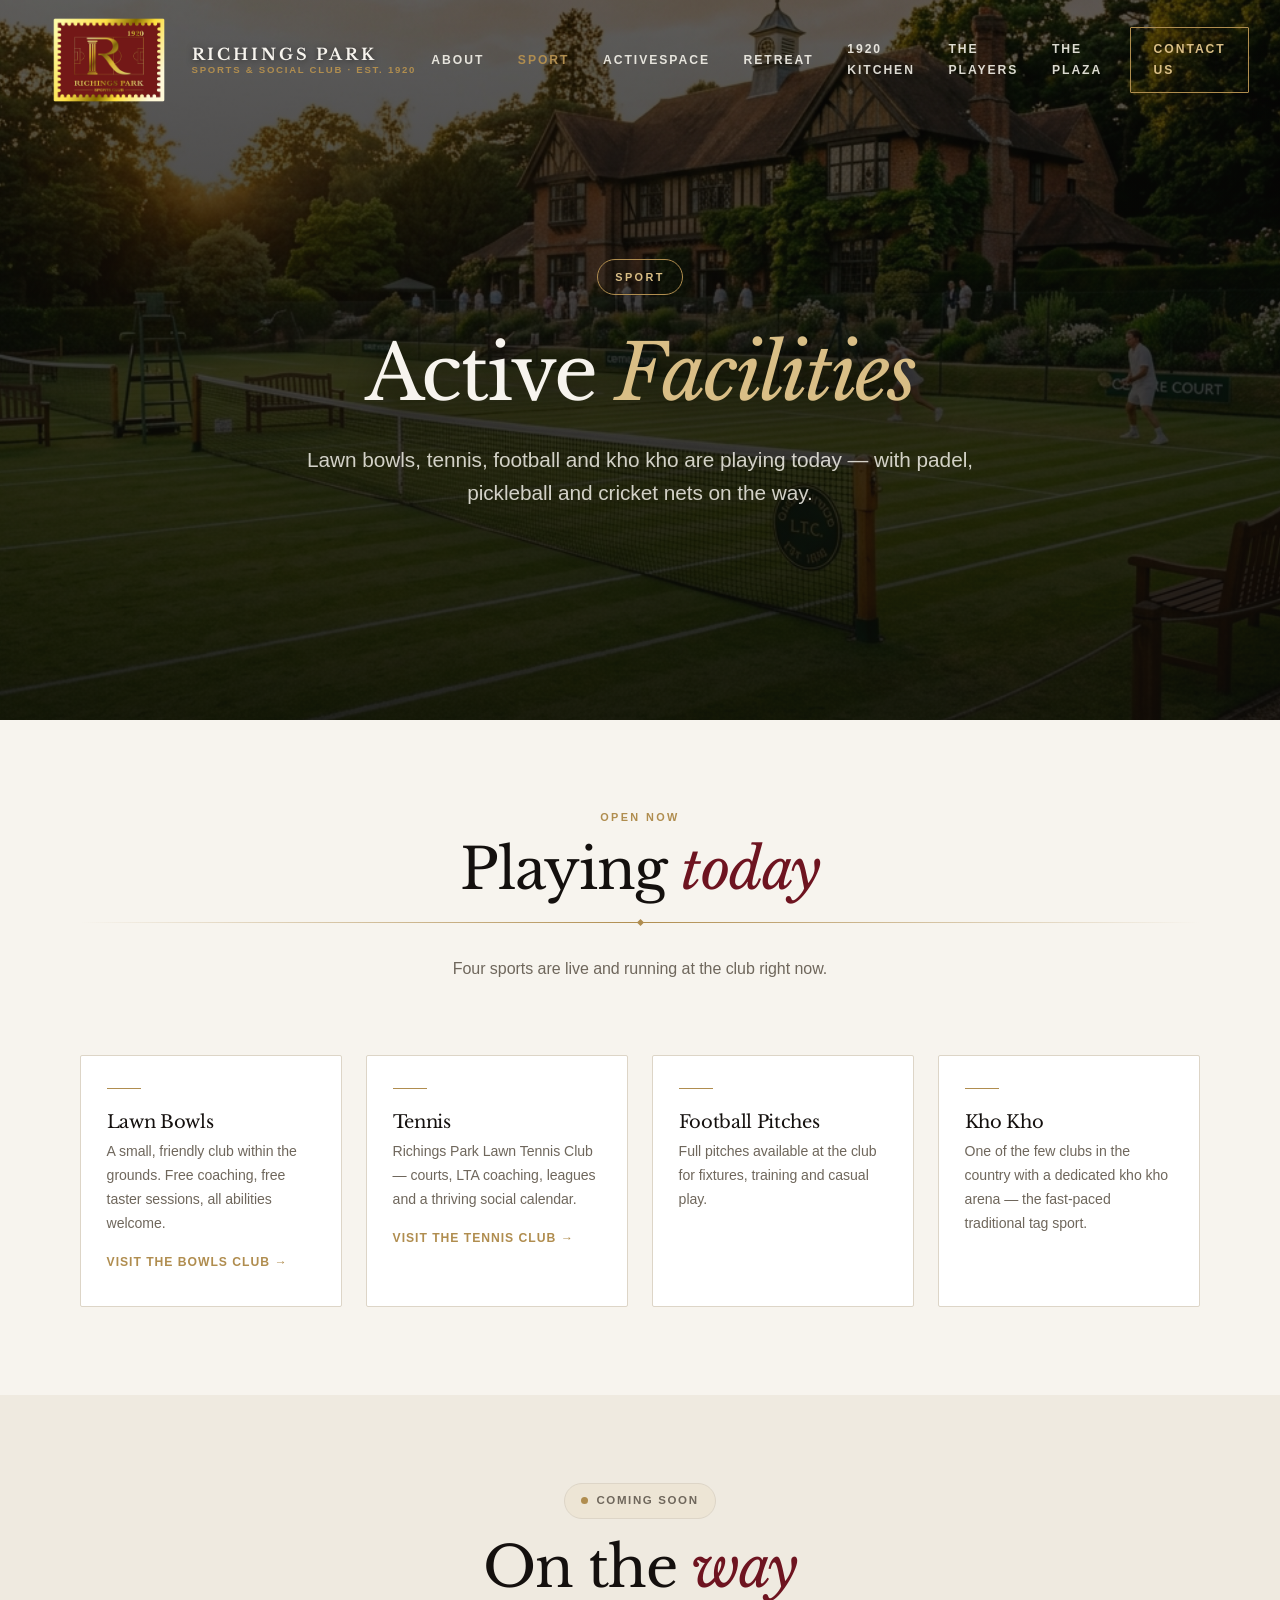
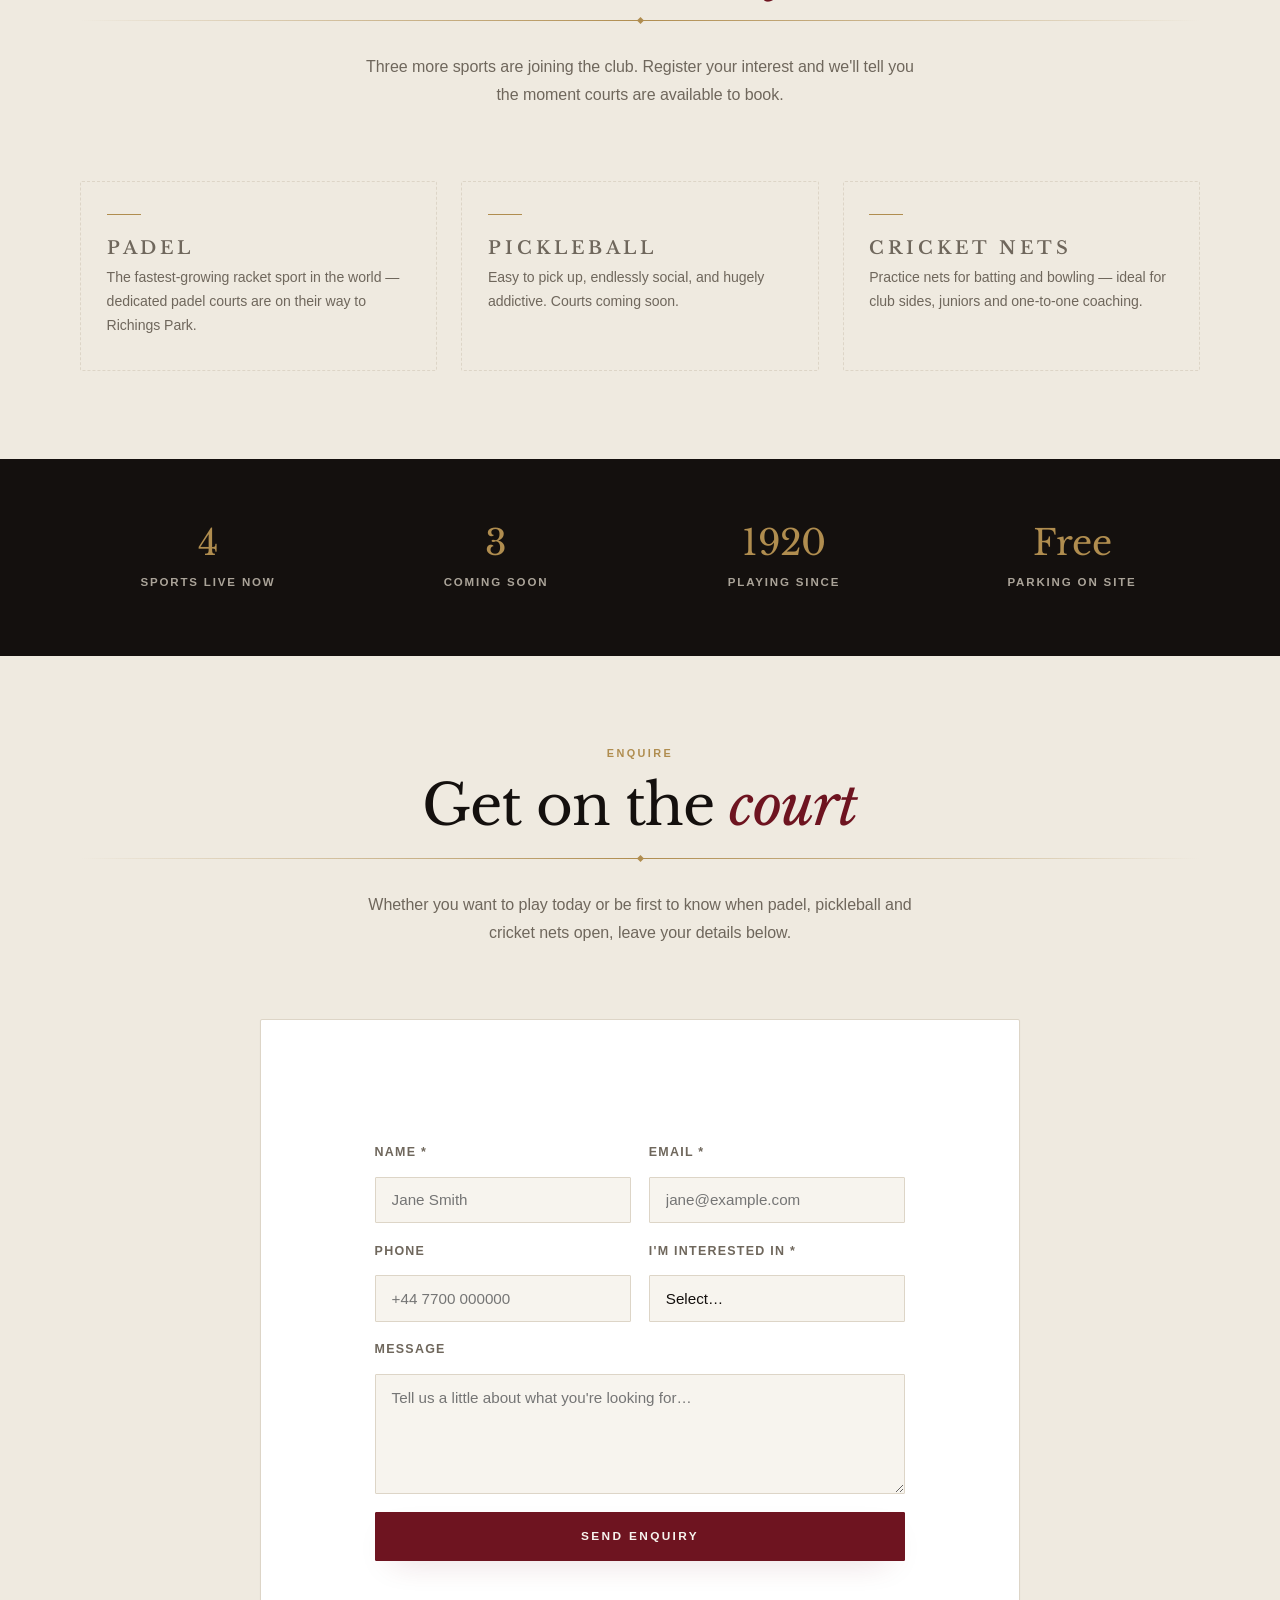
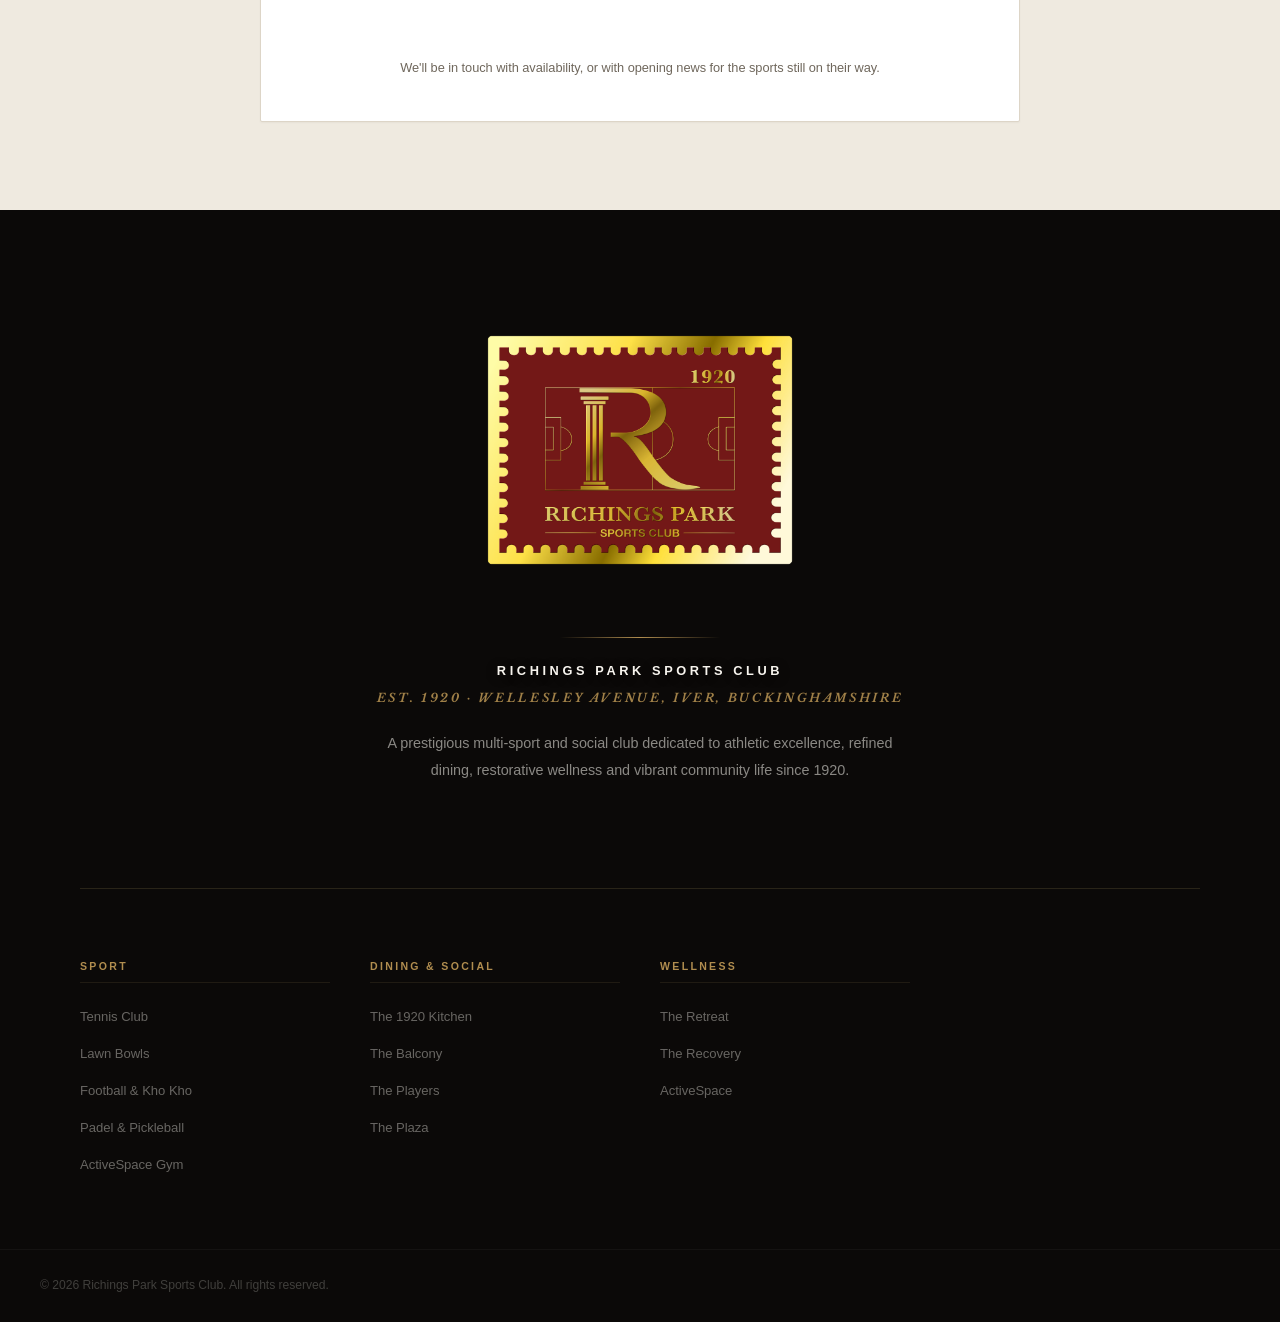
==== active-facilities.html @ 2da69b3a "Add new facility pages and refined design" ====
<!DOCTYPE html>
<html lang="en">
<head>
    <meta charset="UTF-8">
    <meta name="viewport" content="width=device-width, initial-scale=1.0">
    <title>Sports &amp; Active Facilities | Tennis, Bowls, Football, Kho Kho | Richings Park Sports Club</title>
    <meta name="description" content="Sports at Richings Park Sports Club — lawn bowls, tennis, football pitches and kho kho playing now, with padel, pickleball and cricket nets coming soon.">
    <link rel="preconnect" href="https://fonts.googleapis.com">
    <link rel="preconnect" href="https://fonts.gstatic.com" crossorigin>
    <link href="https://fonts.googleapis.com/css2?family=Libre+Baskerville:ital,wght@0,400;0,700;1,400&family=Open+Sans:wght@300;400;600;700&display=swap" rel="stylesheet">
    <link rel="stylesheet" href="style.css?v=16">
    <link rel="stylesheet" href="refine.css?v=1">
    <style>
        .nav__menu .nav__item--active { color: var(--G); }

        /* reveal */
        .rv{opacity:0;transform:translateY(26px);transition:opacity .8s var(--ease),transform .8s var(--ease)}
        .rv.is-in{opacity:1;transform:none}

        /* split section */
        .split{padding:5.5rem 0}
        .split--alt{background:var(--Iw)}
        .split__layout{display:grid;grid-template-columns:1fr 1fr;gap:4rem;align-items:center}
        .split__media{border-radius:6px;overflow:hidden;box-shadow:var(--shL)}
        .split__media img{width:100%;aspect-ratio:4/3;object-fit:cover;transition:transform 1s var(--ease)}
        .split__media:hover img{transform:scale(1.04)}
        .split--rev .split__media{order:2}
        .split__list{margin:1.6rem 0}
        .split__list li{position:relative;padding-left:1.75rem;margin-bottom:.8rem;color:var(--M)}
        .split__list li::before{content:"\2022";position:absolute;left:.35rem;top:-2px;color:var(--G);font-size:1.1rem}

        /* soft status pill */
        .status{display:inline-flex;align-items:center;gap:.5rem;padding:.45rem 1rem;border:1px solid var(--G);border-radius:100px;font-size:.72rem;letter-spacing:.14em;text-transform:uppercase;color:var(--C);font-weight:600;background:rgba(211,185,115,.1);margin-bottom:1.2rem}
        .status--soon{color:var(--M);border-color:var(--Im)}
        .status__dot{width:7px;height:7px;border-radius:50%;background:var(--G)}

        /* amenity grid */
        .amen{padding:5.5rem 0}
        .amen__grid{display:grid;grid-template-columns:repeat(auto-fit,minmax(230px,1fr));gap:1.5rem;margin-top:3rem}
        .acard{background:#fff;border:1px solid var(--Im);border-radius:6px;padding:2rem 1.6rem;transition:transform .4s var(--ease),box-shadow .4s var(--ease),border-color .4s}
        .acard:hover{transform:translateY(-6px);box-shadow:var(--shL);border-color:var(--G)}
        .acard__icon{font-size:1.9rem;margin-bottom:.9rem;display:block}
        .acard h4{font-family:var(--fH);font-size:1.12rem;color:var(--V);margin-bottom:.5rem}
        .acard p{font-size:.88rem;color:var(--M);line-height:1.7}
        .acard--soon{background:var(--Iw);border-style:dashed}
        .acard--soon h4{color:var(--M)}

        /* stat strip */
        .strip{padding:4rem 0;background:var(--V);color:var(--I)}
        .strip__grid{display:grid;grid-template-columns:repeat(auto-fit,minmax(180px,1fr));gap:2rem;text-align:center}
        .strip__n{font-family:var(--fH);font-size:2.2rem;color:var(--G);line-height:1.15}
        .strip__l{font-size:.72rem;letter-spacing:.16em;text-transform:uppercase;color:var(--Im);opacity:.75;margin-top:.6rem}

        /* enquiry */
        .enq{padding:5.5rem 0;background:var(--Iw)}
        .enq__panel{max-width:760px;margin:2.5rem auto 0;background:#fff;border:1px solid var(--Im);border-radius:6px;padding:2.6rem;box-shadow:var(--sh)}
        .enq__panel .cform__group{margin-bottom:1.1rem}
        .enq__panel label{display:block;font-size:.78rem;letter-spacing:.1em;text-transform:uppercase;color:var(--M);font-weight:600;margin-bottom:.45rem}
        .enq__panel input,.enq__panel select,.enq__panel textarea{width:100%;padding:.85rem 1rem;border:1px solid var(--Im);border-radius:3px;background:var(--I);color:var(--V);font-size:.95rem;transition:border-color .25s}
        .enq__panel input:focus,.enq__panel select:focus,.enq__panel textarea:focus{outline:none;border-color:var(--G)}
        .enq__panel textarea{min-height:120px;resize:vertical}
        .enq__row{display:grid;grid-template-columns:1fr 1fr;gap:1.1rem}
        .enq__note{font-size:.8rem;color:var(--M);margin-top:1rem;text-align:center}

        @media(max-width:900px){
            .split__layout{grid-template-columns:1fr;gap:2.5rem}
            .split--rev .split__media{order:-1}
            .enq__row{grid-template-columns:1fr}
            .enq__panel{padding:1.8rem}
        }
    </style>
</head>
<body>

<header class="nav" id="nav">
    <div class="nav__inner">
        <a href="index.html" class="nav__brand">
            <img src="images/logo.png" alt="Richings Park Sports Club" class="nav__logo">
            <div class="nav__brand-words">
                <span class="nav__brand-main">RICHINGS PARK</span>
                <span class="nav__brand-sub">Sports &amp; Social Club &middot; Est. 1920</span>
            </div>
        </a>
        <button class="burger" id="burger" aria-label="Menu"><span></span><span></span><span></span></button>
        <nav class="nav__menu" id="navMenu">
            <a href="index.html#about"       class="nav__item">About</a>
            <a href="active-facilities.html" class="nav__item nav__item--active">Sport</a>
            <a href="activespace.html"       class="nav__item">ActiveSpace</a>
            <a href="retreat.html"           class="nav__item">Retreat</a>
            <a href="kitchen.html"           class="nav__item">1920 Kitchen</a>
            <a href="players.html"           class="nav__item">The Players</a>
            <a href="plaza.html"             class="nav__item">The Plaza</a>
            <a href="index.html#contact"     class="nav__book">Contact Us</a>
        </nav>
    </div>
</header>

<main>
    <section class="tennis-hero">
        <div class="tennis-hero__bg">
            <img src="images/tennis-hero.png" alt="Sport at Richings Park Sports Club">
            <div class="tennis-hero__veil"></div>
        </div>
        <div class="tennis-hero__content">
            <span class="tennis-hero__badge">Sport</span>
            <h1>Active <em>Facilities</em></h1>
            <p>Lawn bowls, tennis, football and kho kho are playing today &mdash; with padel, pickleball and cricket nets on the way.</p>
        </div>
    </section>

    <section class="split">
        <div class="wrap">
            <div class="sec-head sec-head--center rv">
                <p class="label label--gold">Open now</p>
                <h2 class="h2">Playing <em>today</em></h2>
                <div class="divider divider--gold divider--center"></div>
                <p class="prose">Four sports are live and running at the club right now.</p>
            </div>
            <div class="amen__grid rv">
                <div class="acard">
                    <span class="acard__icon"></span>
                    <h4>Lawn Bowls</h4>
                    <p>A small, friendly club within the grounds. Free coaching, free taster sessions, all abilities welcome.</p>
                    <p style="margin-top:.9rem"><a href="bowls.html" class="wcard__link">Visit the Bowls Club &rarr;</a></p>
                </div>
                <div class="acard">
                    <span class="acard__icon"></span>
                    <h4>Tennis</h4>
                    <p>Richings Park Lawn Tennis Club &mdash; courts, LTA coaching, leagues and a thriving social calendar.</p>
                    <p style="margin-top:.9rem"><a href="tennis.html" class="wcard__link">Visit the Tennis Club &rarr;</a></p>
                </div>
                <div class="acard">
                    <span class="acard__icon"></span>
                    <h4>Football Pitches</h4>
                    <p>Full pitches available at the club for fixtures, training and casual play.</p>
                </div>
                <div class="acard">
                    <span class="acard__icon"></span>
                    <h4>Kho Kho</h4>
                    <p>One of the few clubs in the country with a dedicated kho kho arena &mdash; the fast-paced traditional tag sport.</p>
                </div>
            </div>
        </div>
    </section>

    <section class="amen split--alt">
        <div class="wrap">
            <div class="sec-head sec-head--center rv">
                <span class="status status--soon"><span class="status__dot"></span>Coming soon</span>
                <h2 class="h2">On the <em>way</em></h2>
                <div class="divider divider--gold divider--center"></div>
                <p class="prose">Three more sports are joining the club. Register your interest and we'll tell you the moment courts are available to book.</p>
            </div>
            <div class="amen__grid rv">
                <div class="acard acard--soon">
                    <span class="acard__icon"></span>
                    <h4>Padel</h4>
                    <p>The fastest-growing racket sport in the world &mdash; dedicated padel courts are on their way to Richings Park.</p>
                </div>
                <div class="acard acard--soon">
                    <span class="acard__icon"></span>
                    <h4>Pickleball</h4>
                    <p>Easy to pick up, endlessly social, and hugely addictive. Courts coming soon.</p>
                </div>
                <div class="acard acard--soon">
                    <span class="acard__icon"></span>
                    <h4>Cricket Nets</h4>
                    <p>Practice nets for batting and bowling &mdash; ideal for club sides, juniors and one-to-one coaching.</p>
                </div>
            </div>
        </div>
    </section>

    <section class="strip">
        <div class="wrap">
            <div class="strip__grid">
                <div><div class="strip__n">4</div><div class="strip__l">Sports live now</div></div>
                <div><div class="strip__n">3</div><div class="strip__l">Coming soon</div></div>
                <div><div class="strip__n">1920</div><div class="strip__l">Playing since</div></div>
                <div><div class="strip__n">Free</div><div class="strip__l">Parking on site</div></div>
            </div>
        </div>
    </section>

    <section class="enq" id="enquire">
        <div class="wrap">
            <div class="sec-head sec-head--center rv">
                <p class="label label--gold">Enquire</p>
                <h2 class="h2">Get on the <em>court</em></h2>
                <div class="divider divider--gold divider--center"></div>
                <p class="prose">Whether you want to play today or be first to know when padel, pickleball and cricket nets open, leave your details below.</p>
            </div>

            <div class="enq__panel rv">
                <form class="cform" id="enqForm" novalidate>
                    <div class="enq__row">
                        <div class="cform__group">
                            <label for="e-name">Name *</label>
                            <input type="text" id="e-name" placeholder="Jane Smith" required autocomplete="name">
                        </div>
                        <div class="cform__group">
                            <label for="e-email">Email *</label>
                            <input type="email" id="e-email" placeholder="jane@example.com" required autocomplete="email">
                        </div>
                    </div>
                    <div class="enq__row">
                        <div class="cform__group">
                            <label for="e-phone">Phone</label>
                            <input type="tel" id="e-phone" placeholder="+44 7700 000000" autocomplete="tel">
                        </div>
                        <div class="cform__group">
                            <label for="e-interest">I'm interested in *</label>
                            <select id="e-interest" required>
                                <option value="" disabled selected>Select&hellip;</option>
                            <option>Tennis</option>
                            <option>Lawn bowls</option>
                            <option>Football pitch</option>
                            <option>Kho kho</option>
                            <option>Padel (coming soon)</option>
                            <option>Pickleball (coming soon)</option>
                            <option>Cricket nets (coming soon)</option>
                            <option>Something else</option>
                            </select>
                        </div>
                    </div>
                    <div class="cform__group">
                        <label for="e-msg">Message</label>
                        <textarea id="e-msg" placeholder="Tell us a little about what you're looking for&hellip;"></textarea>
                    </div>
                    <button type="submit" class="cta cta--crimson cta--full">Send enquiry</button>
                    <div class="cform__success" id="enqSuccess">
                        <span class="cform__success-icon">&#10003;</span>
                        <div>
                            <strong>Thank you &mdash; enquiry received</strong>
                            <p>A member of the team will be in touch shortly to talk through the details with you.</p>
                        </div>
                    </div>
                </form>
                <p class="enq__note">We'll be in touch with availability, or with opening news for the sports still on their way.</p>
            </div>
        </div>
    </section>
</main>

<footer class="footer">
    <div class="footer__top">
        <div class="wrap">
            <div class="footer__logo-hero">
                <img src="images/logo.png" alt="Richings Park Sports Club Official Crest" class="footer__logo-big">
                <div class="footer__logo-rule" aria-hidden="true"></div>
                <h3 class="footer__club-name">RICHINGS PARK SPORTS CLUB</h3>
                <p class="footer__club-tagline">Est. 1920 &middot; Wellesley Avenue, Iver, Buckinghamshire</p>
                <p class="footer__about">A prestigious multi-sport and social club dedicated to athletic excellence, refined dining, restorative wellness and vibrant community life since 1920.</p>
            </div>
            <div class="footer__links">
                <div>
                    <h4>Sport</h4>
                    <ul><li><a href="tennis.html">Tennis Club</a></li><li><a href="bowls.html">Lawn Bowls</a></li><li><a href="active-facilities.html">Football &amp; Kho Kho</a></li><li><a href="active-facilities.html">Padel &amp; Pickleball</a></li><li><a href="activespace.html">ActiveSpace Gym</a></li></ul>
                </div>
                <div>
                    <h4>Dining &amp; Social</h4>
                    <ul><li><a href="kitchen.html">The 1920 Kitchen</a></li><li><a href="kitchen.html#balcony">The Balcony</a></li><li><a href="players.html">The Players</a></li><li><a href="plaza.html">The Plaza</a></li></ul>
                </div>
                <div>
                    <h4>Wellness</h4>
                    <ul><li><a href="retreat.html">The Retreat</a></li><li><a href="recovery.html">The Recovery</a></li><li><a href="activespace.html">ActiveSpace</a></li></ul>
                </div>
            </div>
        </div>
    </div>
    <div class="footer__bottom">
        <div class="wrap footer__bottom-row">
            <p>&copy; 2026 Richings Park Sports Club. All rights reserved.</p>
        </div>
    </div>
</footer>

<script>
(function(){
  'use strict';
  var nav = document.getElementById('nav');
  window.addEventListener('scroll', function(){
    nav.classList.toggle('nav--on', window.scrollY > 20);
  }, {passive:true});

  var burger = document.getElementById('burger');
  var menu   = document.getElementById('navMenu');
  if(burger){ burger.addEventListener('click', function(){
    var open = menu.classList.toggle('menu--open');
    burger.classList.toggle('burger--open', open);
  }); }

  var form = document.getElementById('enqForm');
  if(form){
    form.addEventListener('submit', function(e){
      e.preventDefault();
      var ok = true;
      form.querySelectorAll('[required]').forEach(function(f){
        if(!f.value.trim()){ f.style.borderColor = 'var(--C)'; ok = false; }
        else { f.style.borderColor = ''; }
      });
      if(!ok) return;
      var s = document.getElementById('enqSuccess');
      s.style.display = 'flex';
      form.querySelector('button[type=submit]').disabled = true;
      s.scrollIntoView({behavior:'smooth', block:'center'});
    });
  }

  var io = new IntersectionObserver(function(es){
    es.forEach(function(e){ if(e.isIntersecting){ e.target.classList.add('is-in'); io.unobserve(e.target); } });
  }, {threshold:.12});
  document.querySelectorAll('.rv').forEach(function(el){ io.observe(el); });
}());
</script>
</body>
</html>
---- style.css ----
/* ================================================================
   RICHINGS PARK SPORTS CLUB — v7
   Crimson #751716 · Velvet #272727 · Ivory #fffdf5 · Gold #d3b973
   Libre Baskerville · Open Sans
   ================================================================ */
:root{
  --C: #751716;   /* crimson  */
  --Cd:#5c1111;   /* deep crimson */
  --V: #272727;   /* velvet   */
  --Vd:#181818;   /* deep velvet */
  --I: #fffdf5;   /* ivory    */
  --Iw:#f5f0e6;   /* warm ivory */
  --Im:#e5ddd0;   /* mid ivory  */
  --G: #d3b973;   /* gold     */
  --Gl:#e8d49a;   /* light gold */
  --M: #7a6e60;   /* muted    */
  --fH:'Libre Baskerville',Georgia,serif;
  --fB:'Open Sans',Helvetica,sans-serif;
  --ease:cubic-bezier(.25,.8,.25,1);
  --sh: 0 4px 24px rgba(39,39,39,.10);
  --shL:0 20px 60px rgba(39,39,39,.18);
  --shC:0 8px 30px rgba(117,23,22,.30);
}

/* ── Reset ────────────────────────────────── */
*,*::before,*::after{box-sizing:border-box;margin:0;padding:0}
html{font-size:16px;scroll-behavior:smooth}
body{font-family:var(--fB);background:var(--I);color:var(--V);line-height:1.7;overflow-x:hidden;-webkit-font-smoothing:antialiased}
a{color:inherit;text-decoration:none;transition:color .2s}
ul{list-style:none}
img{display:block;max-width:100%}
input,select,textarea,button{font-family:inherit}
::-webkit-scrollbar{width:5px}
::-webkit-scrollbar-track{background:var(--Iw)}
::-webkit-scrollbar-thumb{background:var(--C);border-radius:3px}

/* ── Progress bar ─────────────────────────── */
.progress-bar{position:fixed;top:0;left:0;height:3px;width:0;background:linear-gradient(90deg,var(--C),var(--G),var(--C));z-index:9999;transition:width .1s linear}

/* ── Layout ───────────────────────────────── */
.wrap{max-width:1200px;margin:0 auto;padding:0 2.5rem}
.dark-section{background:var(--V)}

/* ── Type ─────────────────────────────────── */
.label{display:block;font-size:.68rem;font-weight:700;letter-spacing:.32em;text-transform:uppercase;color:var(--C);margin-bottom:.8rem}
.label--gold{color:var(--G)}
.h2{font-family:var(--fH);font-size:clamp(2rem,4vw,3rem);font-weight:700;line-height:1.18;color:var(--V);margin-bottom:1rem}
.h2 em{font-style:italic;color:var(--C)}
.h2--light{color:var(--I)}
.h2--light em{color:var(--G)}
.prose{font-size:.97rem;color:var(--M);line-height:1.82;margin-bottom:1rem}
.prose--dim{color:rgba(255,253,245,.62)}
.divider{width:52px;height:2px;background:linear-gradient(90deg,var(--C),var(--G));margin:1.4rem 0 2rem;border-radius:2px}
.divider--gold{background:linear-gradient(90deg,var(--G),var(--Gl))}
.divider--center{margin-left:auto;margin-right:auto}
.sec-head{margin-bottom:3.5rem}
.sec-head--center{text-align:center}
.sec-head .prose{max-width:560px}
.sec-head--center .prose{margin-left:auto;margin-right:auto}

/* ── Grids ────────────────────────────────── */
.cards-3{display:grid;grid-template-columns:repeat(3,1fr);gap:1.5rem}

/* ── CTAs / Buttons ───────────────────────── */
.cta{display:inline-block;font-family:var(--fB);font-weight:700;font-size:.8rem;letter-spacing:.12em;text-transform:uppercase;padding:.88rem 2.3rem;border-radius:2px;border:2px solid transparent;cursor:pointer;transition:all .28s var(--ease);white-space:nowrap;text-align:center}
.cta--crimson{background:var(--C);color:var(--I);border-color:var(--C);box-shadow:var(--shC)}
.cta--crimson:hover{background:var(--Cd);border-color:var(--Cd);transform:translateY(-2px);box-shadow:0 12px 36px rgba(117,23,22,.42)}
.cta--gold{background:var(--G);color:var(--V);border-color:var(--G);box-shadow:0 6px 24px rgba(211,185,115,.35)}
.cta--gold:hover{background:var(--Gl);border-color:var(--Gl);transform:translateY(-2px);box-shadow:0 12px 36px rgba(211,185,115,.45)}
.cta--outline{background:transparent;color:var(--C);border-color:var(--C)}
.cta--outline:hover{background:var(--C);color:var(--I);transform:translateY(-2px)}
.cta--ghost{background:transparent;color:var(--I);border-color:rgba(255,253,245,.75);text-shadow:0 1px 4px rgba(0,0,0,.4)}
.cta--ghost:hover{background:rgba(255,253,245,.15);border-color:var(--I);color:#fff}
.cta--full{width:100%;display:block}

/* ── Reveal animations ────────────────────── */
.reveal{opacity:0;transform:translateY(22px);transition:opacity .65s var(--ease),transform .65s var(--ease)}
.reveal.in-view{opacity:1;transform:none}

/* Facility cards — always visible, CSS-only entrance */
@keyframes facCardIn{from{opacity:0;transform:translateY(28px)}to{opacity:1;transform:none}}
.fac-card{animation:facCardIn .6s cubic-bezier(.25,.8,.25,1) both}
.fac-grid .fac-card:nth-child(1){animation-delay:.05s}
.fac-grid .fac-card:nth-child(2){animation-delay:.12s}
.fac-grid .fac-card:nth-child(3){animation-delay:.19s}
.fac-grid .fac-card:nth-child(4){animation-delay:.26s}
.fac-grid .fac-card:nth-child(5){animation-delay:.33s}
.fac-grid .fac-card:nth-child(6){animation-delay:.40s}

/* ════════════ NAVBAR ════════════ */
.nav{position:fixed;top:0;left:0;right:0;z-index:1000;height:120px;display:flex;align-items:center;padding:0 2.5rem;transition:all .35s var(--ease)}
.nav--on{background:rgba(255,253,245,.97);backdrop-filter:blur(20px);border-bottom:1px solid var(--Im);box-shadow:0 2px 20px rgba(39,39,39,.09);height:90px}
.nav__inner{width:100%;max-width:1200px;margin:0 auto;display:flex;align-items:center;justify-content:space-between}

/* Brand */
.nav__brand{display:flex;align-items:center;gap:14px;flex-shrink:0}
.nav__logo{height:110px;width:auto;object-fit:contain;display:block;flex-shrink:0;transition:height .35s var(--ease)}
.nav--on .nav__logo{height:76px}
.nav__brand-words{display:flex;flex-direction:column;line-height:1.2}
.nav__brand-main{font-family:var(--fH);font-size:1rem;font-weight:700;letter-spacing:.18em;color:var(--I);transition:color .3s;text-shadow:0 1px 6px rgba(0,0,0,.5)}
.nav__brand-sub{font-size:.62rem;font-weight:700;letter-spacing:.2em;text-transform:uppercase;color:var(--G)}
.nav--on .nav__brand-main{color:var(--V);text-shadow:none}

/* Links */
.nav__menu{display:flex;align-items:center;gap:.2rem}
.nav__item{font-size:.83rem;font-weight:600;letter-spacing:.04em;padding:.5rem .95rem;color:rgba(255,253,245,.85);border-radius:2px;position:relative;transition:color .2s}
.nav__item::after{content:'';position:absolute;bottom:1px;left:50%;transform:translateX(-50%);width:0;height:2px;background:var(--G);border-radius:1px;transition:width .28s}
.nav__item:hover::after{width:55%}
.nav--on .nav__item{color:var(--V)}
.nav--on .nav__item:hover{color:var(--C)}
.nav__book{font-size:.78rem;font-weight:700;letter-spacing:.12em;text-transform:uppercase;padding:.62rem 1.55rem;background:var(--C);color:var(--I);border:2px solid var(--C);border-radius:2px;margin-left:.6rem;transition:all .28s}
.nav__book:hover{background:var(--Cd);border-color:var(--Cd);transform:translateY(-1px)}

/* Burger */
.burger{display:none;flex-direction:column;gap:5px;cursor:pointer;padding:8px;background:none;border:none;z-index:110}
.burger span{width:24px;height:2px;background:var(--I);border-radius:2px;display:block;transition:all .28s}
.nav--on .burger span{background:var(--V)}
.burger--open span:nth-child(1){transform:translateY(7px) rotate(45deg)}
.burger--open span:nth-child(2){opacity:0}
.burger--open span:nth-child(3){transform:translateY(-7px) rotate(-45deg)}

/* ════════════ HERO ════════════ */
.hero{position:relative;height:100vh;min-height:660px;display:flex;align-items:center;justify-content:center;overflow:hidden}
.hero__bg{position:absolute;inset:0}
.hero__bg-img{width:100%;height:100%;object-fit:cover}
.hero__bg-overlay{position:absolute;inset:0;background:linear-gradient(155deg,rgba(20,5,5,.90) 0%,rgba(117,23,22,.68) 45%,rgba(20,5,5,.92) 100%)}

.hero__body{position:relative;z-index:2;text-align:center;padding:0 1.5rem;max-width:900px;animation:fadeUp .95s var(--ease) both}
@keyframes fadeUp{from{opacity:0;transform:translateY(30px)}to{opacity:1;transform:none}}

/* Ornamental divider */
.hero__ornament{display:flex;align-items:center;justify-content:center;gap:12px;margin-bottom:1.5rem}
.hero__orn-line{flex:1;max-width:80px;height:1px;background:linear-gradient(90deg,transparent,var(--G))}
.hero__orn-line:last-child{background:linear-gradient(90deg,var(--G),transparent)}
.hero__orn-diamond{color:var(--G);font-size:.55rem;opacity:.8}

.hero__kicker{font-family:var(--fH);font-size:.75rem;font-style:italic;letter-spacing:.25em;color:var(--G);margin-bottom:1.3rem;opacity:.9}
.hero__h1{font-family:var(--fH);font-size:clamp(3rem,8.5vw,6rem);font-weight:700;line-height:1.06;color:var(--I);margin-bottom:1.5rem;letter-spacing:-.01em}
.hero__h1 em{display:block;font-style:italic;color:var(--G)}
.hero__lead{font-size:clamp(.95rem,1.8vw,1.12rem);font-weight:300;color:rgba(255,253,245,.76);max-width:580px;margin:0 auto 2.8rem;line-height:1.82}
.hero__ctas{display:flex;gap:1.1rem;justify-content:center;flex-wrap:wrap}

/* Ribbon */
.hero__ribbon{position:absolute;bottom:0;left:0;right:0;z-index:3;background:rgba(18,4,4,.95);backdrop-filter:blur(14px);border-top:1px solid rgba(211,185,115,.2);display:flex;justify-content:center;align-items:stretch}
.hero__stat{display:flex;flex-direction:column;align-items:center;padding:1.4rem 4rem;gap:.2rem}
.hero__stat strong{font-family:var(--fH);font-size:1.7rem;font-weight:700;color:var(--G);line-height:1}
.hero__stat span{font-size:.6rem;font-weight:700;letter-spacing:.18em;text-transform:uppercase;color:rgba(255,253,245,.36)}
.hero__rib-sep{width:1px;background:rgba(255,253,245,.07);margin:.8rem 0}

/* ════════════ ABOUT ════════════ */
.about{padding:9rem 0;background:var(--I)}
.about__layout{display:grid;grid-template-columns:1fr 1.1fr;gap:7rem;align-items:center}
.about__visual{position:relative}
.about__frame{border-radius:1px;overflow:hidden;box-shadow:var(--shL);aspect-ratio:4/3}
.about__photo{width:100%;height:100%;object-fit:cover;transition:transform .9s var(--ease)}
.about__frame:hover .about__photo{transform:scale(1.04)}
.about__stamp{position:absolute;bottom:-1.6rem;right:-1.6rem;width:92px;height:92px;background:var(--C);border-radius:50%;display:flex;flex-direction:column;align-items:center;justify-content:center;gap:2px;border:4px solid var(--I);box-shadow:var(--sh)}
.about__stamp span{font-family:var(--fH);font-size:.64rem;font-weight:700;color:var(--G);letter-spacing:.08em}
.about__stamp strong{font-family:var(--fH);font-size:1.15rem;font-weight:700;color:var(--I);line-height:1}
.pillars{display:grid;grid-template-columns:repeat(3,1fr);gap:1rem;margin-top:2.8rem}
.pillar{padding:1.5rem 1rem;background:var(--Iw);border:1px solid var(--Im);border-top:3px solid var(--C);border-radius:1px;text-align:center;transition:all .28s var(--ease)}
.pillar:hover{transform:translateY(-5px);box-shadow:var(--sh)}
.pillar__glyph{font-style:normal;font-size:1.5rem;display:block;margin-bottom:.6rem}
.pillar strong{font-family:var(--fH);font-size:.84rem;display:block;margin-bottom:.35rem;color:var(--V)}
.pillar p{font-size:.78rem;color:var(--M);line-height:1.4}

/* ════════════ FACILITIES ════════════ */
.facilities{
    padding:8rem 0;
    position:relative;
    overflow:hidden;
    background:linear-gradient(135deg,#0a0202 0%,#1c0808 25%,#2a1010 50%,#1a0606 75%,#0a0202 100%);
}

/* Animated glowing orbs background */
.fac-bg{position:absolute;inset:0;pointer-events:none;overflow:hidden}
.fac-bg__orb{position:absolute;border-radius:50%;filter:blur(80px);opacity:.18;animation:orbFloat 12s ease-in-out infinite}
.fac-bg__orb--1{width:600px;height:600px;background:radial-gradient(circle,var(--C),transparent);top:-20%;left:-10%;animation-delay:0s}
.fac-bg__orb--2{width:400px;height:400px;background:radial-gradient(circle,var(--G),transparent);top:30%;right:-5%;opacity:.12;animation-delay:-4s}
.fac-bg__orb--3{width:500px;height:500px;background:radial-gradient(circle,#3d1a1a,transparent);bottom:-15%;left:30%;animation-delay:-8s}
@keyframes orbFloat{0%,100%{transform:translateY(0) scale(1)}50%{transform:translateY(-40px) scale(1.05)}}

/* Grid — masonry-like 2-col with tall variants */
.fac-grid{
    display:grid;
    grid-template-columns:repeat(3,1fr);
    grid-auto-rows:320px;
    gap:16px;
}
.fac-card--tall{grid-row:span 2}

/* Image card */
.fac-card{
    position:relative;
    border-radius:6px;
    overflow:hidden;
    cursor:pointer;
    background:var(--Vd);
    animation:facCardIn .7s ease both;
    animation-delay:var(--delay,0s);
}
@keyframes facCardIn{from{opacity:0;transform:translateY(24px)}to{opacity:1;transform:none}}
.fac-card__img-wrap{position:absolute;inset:0}
.fac-card__img{
    width:100%;height:100%;
    object-fit:cover;
    transition:transform .7s cubic-bezier(.25,.8,.25,1), filter .7s ease;
    filter:brightness(.85) saturate(.9);
}
.fac-card:hover .fac-card__img{
    transform:scale(1.08);
    filter:brightness(.7) saturate(1.1);
}

/* Gradient overlay */
.fac-card__veil{
    position:absolute;inset:0;
    background:linear-gradient(to top,
        rgba(10,2,2,.96) 0%,
        rgba(10,2,2,.7) 35%,
        rgba(10,2,2,.2) 65%,
        rgba(0,0,0,.05) 100%);
    transition:background .4s ease;
}
.fac-card:hover .fac-card__veil{
    background:linear-gradient(to top,
        rgba(117,23,22,.95) 0%,
        rgba(10,2,2,.75) 35%,
        rgba(10,2,2,.25) 65%,
        rgba(0,0,0,.05) 100%);
}

/* Top badge */
.fac-card__badge{
    position:absolute;top:1.2rem;left:1.2rem;z-index:2;
    font-size:.58rem;font-weight:800;letter-spacing:.22em;text-transform:uppercase;
    color:var(--V);background:var(--G);padding:.28rem .85rem;border-radius:2px;
    transition:background .3s;
}
.fac-card:hover .fac-card__badge{background:var(--Gl)}

/* Content at bottom */
.fac-card__content{
    position:absolute;inset:0;z-index:2;
    display:flex;flex-direction:column;justify-content:flex-end;
    padding:1.8rem;
}

/* SVG icon */
.fac-card__icon{
    width:44px;height:44px;
    background:rgba(211,185,115,.12);
    border:1px solid rgba(211,185,115,.3);
    border-radius:4px;
    display:flex;align-items:center;justify-content:center;
    margin-bottom:.9rem;
    transition:all .3s;
    flex-shrink:0;
}
.fac-card__icon svg{width:24px;height:24px;color:var(--G);transition:color .3s}
.fac-card:hover .fac-card__icon{background:var(--C);border-color:var(--C)}
.fac-card:hover .fac-card__icon svg{color:var(--I)}

.fac-card__h{
    font-family:var(--fH);font-size:1.15rem;font-weight:700;
    color:var(--I);line-height:1.2;margin-bottom:.5rem;
}
.fac-card--tall .fac-card__h{font-size:1.4rem}

.fac-card__body{
    font-size:.82rem;color:rgba(255,253,245,.62);
    line-height:1.6;margin-bottom:.8rem;
    max-height:0;overflow:hidden;
    transition:max-height .4s ease, opacity .4s ease;
    opacity:0;
}
.fac-card:hover .fac-card__body{max-height:80px;opacity:1}
.fac-card--tall .fac-card__body{max-height:none;opacity:1;margin-bottom:.9rem}

.fac-card__feats{
    display:flex;flex-direction:column;gap:.3rem;margin-bottom:1rem;
}
.fac-card__feats li{
    font-size:.75rem;color:rgba(255,253,245,.45);
    padding-left:1rem;position:relative;line-height:1.4;
    transition:color .3s;
}
.fac-card__feats li::before{
    content:'';position:absolute;left:0;top:50%;transform:translateY(-50%);
    width:4px;height:4px;background:var(--G);border-radius:50%;
}
.fac-card:hover .fac-card__feats li{color:rgba(255,253,245,.65)}

/* CTA button */
.fac-card__cta{
    display:inline-flex;align-items:center;gap:.5rem;
    font-size:.75rem;font-weight:800;letter-spacing:.14em;text-transform:uppercase;
    color:var(--G);
    padding:.62rem 1.2rem;
    border:1.5px solid rgba(211,185,115,.4);
    border-radius:2px;
    background:rgba(211,185,115,.08);
    transition:all .28s;
    align-self:flex-start;
    transform:translateY(8px);
    opacity:0;
    transition:all .35s cubic-bezier(.25,.8,.25,1);
}
.fac-card:hover .fac-card__cta{
    opacity:1;transform:translateY(0);
    background:var(--G);color:var(--V);border-color:var(--G);
}
.fac-card--tall .fac-card__cta{opacity:1;transform:none}
.fac-card--tall:hover .fac-card__cta{background:var(--G);color:var(--V);border-color:var(--G)}
.fac-card__cta svg{transition:transform .25s}
.fac-card__cta:hover svg{transform:translateX(4px)}

/* Responsive */
@media(max-width:960px){
    .fac-grid{grid-template-columns:repeat(2,1fr);grid-auto-rows:280px}
}
@media(max-width:600px){
    .fac-grid{grid-template-columns:1fr;grid-auto-rows:260px}
    .fac-card--tall{grid-row:span 1}
    .fac-card__body{max-height:none!important;opacity:1!important}
    .fac-card__cta{opacity:1!important;transform:none!important}
}


/* ════════════ DINING ════════════ */
.dining{padding:9rem 0;background:var(--I)}
.dining__layout{display:grid;grid-template-columns:1.4fr 1fr;gap:2rem;align-items:start}
.dcard{background:var(--I);border:1px solid var(--Im);border-radius:1px;overflow:hidden;box-shadow:var(--sh);transition:all .32s var(--ease)}
.dcard:hover{transform:translateY(-5px);box-shadow:var(--shL)}
.dcard__img-wrap{position:relative;overflow:hidden;aspect-ratio:16/9}
.dcard--large .dcard__img-wrap{aspect-ratio:3/2}
.dcard__img{width:100%;height:100%;object-fit:cover;transition:transform .8s var(--ease)}
.dcard:hover .dcard__img{transform:scale(1.05)}
.dcard__img-veil{position:absolute;inset:0;background:linear-gradient(to top,rgba(39,39,39,.72) 0%,transparent 55%)}
.dcard__pill{position:absolute;top:1.2rem;left:1.2rem;font-size:.6rem;font-weight:700;letter-spacing:.18em;text-transform:uppercase;color:var(--I);background:var(--C);padding:.3rem .85rem;border-radius:1px}
.dcard__prose{padding:2.2rem}
.dcard__h{font-family:var(--fH);font-size:1.45rem;font-weight:700;color:var(--V);margin-bottom:.85rem;line-height:1.2}
.dcard--large .dcard__h{font-size:1.75rem}
.dcard__body{font-size:.91rem;color:var(--M);line-height:1.78;margin-bottom:1.3rem}
.dcard__feats{display:flex;flex-direction:column;gap:.5rem;margin-bottom:1.5rem}
.dcard__feats li{font-size:.84rem;color:var(--M);padding-left:1.2rem;position:relative}
.dcard__feats li::before{content:'✦';position:absolute;left:0;color:var(--G);font-size:.52rem;top:5px}
.dcard__hours{font-size:.74rem;font-weight:700;letter-spacing:.1em;text-transform:uppercase;color:var(--C);padding:.55rem 0;margin-bottom:1.5rem;border-top:1px solid var(--Im);border-bottom:1px solid var(--Im)}

/* ════════════ WELLNESS ════════════ */
.wellness{position:relative;padding:9rem 0;overflow:hidden}
.wellness__bg-wrap{position:absolute;inset:0}
.wellness__bg-img{width:100%;height:100%;object-fit:cover}
.wellness__bg-veil{position:absolute;inset:0;background:linear-gradient(145deg,rgba(18,4,4,.97) 0%,rgba(117,23,22,.80) 55%,rgba(18,4,4,.94) 100%)}
.wellness__layout{position:relative;z-index:1;display:grid;grid-template-columns:1fr 1.7fr;gap:6rem;align-items:center}
.wellness__cards{display:flex;flex-direction:column;gap:1.3rem}
.wcard{background:rgba(255,253,245,.04);border:1px solid rgba(211,185,115,.12);border-left:3px solid var(--C);border-radius:0 2px 2px 0;padding:1.8rem 2rem;transition:all .28s var(--ease)}
.wcard:hover{background:rgba(255,253,245,.09);transform:translateX(6px)}
.wcard--gold{border-left-color:var(--G);background:rgba(211,185,115,.06)}
.wcard__icon{font-size:1.7rem;display:block;margin-bottom:.75rem}
.wcard__h{font-family:var(--fH);font-size:1.05rem;font-weight:700;color:var(--I);margin-bottom:.5rem}
.wcard__body{font-size:.86rem;color:rgba(255,253,245,.52);line-height:1.65;margin-bottom:1rem}
.wcard__link{font-size:.76rem;font-weight:700;letter-spacing:.08em;text-transform:uppercase;color:var(--G);transition:color .2s}
.wcard__link:hover{color:var(--Gl)}

/* ════════════ MEMBERSHIP ════════════ */
.membership{
    padding:9rem 0;
    background-color:#070101; /* Ultra-deep dark crimson-black */
    position:relative;
    overflow:hidden;
}
.mem-bg{
    position:absolute;inset:0;pointer-events:none;overflow:hidden;
    background-image: 
        radial-gradient(circle at 15% 20%, rgba(117,23,22,.2) 0%, transparent 45%),
        radial-gradient(circle at 85% 80%, rgba(117,23,22,.15) 0%, transparent 45%),
        radial-gradient(circle at 50% 50%, rgba(211,185,115,.06) 0%, transparent 60%);
    background-size: 200% 200%;
    animation: auroraShift 15s ease infinite alternate;
}
.mem-bg__orb{position:absolute;border-radius:50%;filter:blur(90px);opacity:.45;animation:orbFloat 18s ease-in-out infinite}
.mem-bg__orb--1{width:700px;height:700px;background:radial-gradient(circle,var(--C),transparent);top:-20%;left:-15%;animation-delay:0s}
.mem-bg__orb--2{width:500px;height:500px;background:radial-gradient(circle,var(--G),transparent);bottom:-10%;right:-10%;animation-delay:-5s;opacity:.3}
.mem-bg__orb--3{width:650px;height:650px;background:radial-gradient(circle,#660000,transparent);top:30%;left:45%;animation-delay:-9s;opacity:.35;transform:translateX(-50%)}

@keyframes auroraShift {
    0% { background-position: 0% 0%; }
    100% { background-position: 100% 100%; }
}

/* Info Panel */
.mem-info-panel{
    position:relative;
    background:rgba(255,253,245,.03);
    border:1px solid rgba(211,185,115,.15);
    border-radius:8px;
    padding:3rem;
    margin-bottom:5rem;
    text-align:center;
    backdrop-filter:blur(10px);
    overflow:hidden;
    transition:transform .4s var(--ease), border-color .4s var(--ease);
}
.mem-info-panel:hover{
    transform:translateY(-4px);
    border-color:rgba(211,185,115,.3);
}
.mem-info-panel__glow{
    position:absolute;top:0;left:50%;transform:translateX(-50%);
    width:40%;height:100px;background:var(--G);filter:blur(80px);opacity:.1;pointer-events:none;
}
.mem-info-panel__content{position:relative;z-index:2}
.mem-info-panel__header{display:flex;flex-direction:column;align-items:center;gap:.8rem;margin-bottom:2rem}
.mem-info-panel__badge{
    font-size:.65rem;font-weight:800;letter-spacing:.2em;text-transform:uppercase;
    color:var(--V);background:var(--G);padding:.35rem 1rem;border-radius:2px;
}
.mem-info-panel__header h3{
    color:var(--I);font-family:var(--fH);font-size:1.6rem;font-weight:700;
}
.mem-info-panel__body{max-width:850px;margin:0 auto 2.5rem}
.mem-info-panel__body p{
    color:rgba(255,253,245,.7);line-height:1.7;margin-bottom:1.2rem;font-size:1.05rem;
}
.mem-info-panel__body strong{color:var(--I);font-weight:600}
.mem-info-panel__body .highlight-text{
    color:var(--G);font-weight:500;font-size:1.1rem;margin-top:2rem;
}

/* CTA Glow effect */
.cta--glow{box-shadow:0 0 20px rgba(211,185,115,.3);transition:all .3s ease}
.cta--glow:hover{box-shadow:0 0 30px rgba(211,185,115,.5)}

/* Subscriptions Grid */
.mem-grid{
    display:grid;grid-template-columns:repeat(auto-fit,minmax(260px,1fr));gap:1.5rem;
}
.sub-card{
    background:rgba(255,253,245,.02);
    border:1px solid rgba(255,253,245,.08);
    border-radius:6px;
    padding:2rem;
    text-align:center;
    position:relative;
    overflow:hidden;
    cursor:pointer;
    transition:all .4s var(--ease);
}
.sub-card:hover{transform:translateY(-5px);border-color:rgba(211,185,115,.25);background:rgba(255,253,245,.04)}
.sub-card__content{position:relative;z-index:2}
.sub-card h4{
    color:var(--I);font-family:var(--fH);font-size:1.15rem;font-weight:600;margin-bottom:.8rem;
    display:flex;flex-direction:column;gap:.3rem;align-items:center;
}
.sub-card h4 span{font-size:.8rem;color:rgba(255,253,245,.4);font-weight:400;font-family:var(--fB)}
.sub-card .price{
    color:var(--G);font-size:2rem;font-weight:700;line-height:1;
}
.sub-card .price span{font-size:1.2rem;opacity:.8}

/* Featured Card */
.sub-card--featured{
    background:rgba(117,23,22,.15);
    border-color:rgba(117,23,22,.4);
}
.sub-card--featured:hover{border-color:var(--C);background:rgba(117,23,22,.25)}
.sub-card__ribbon{
    position:absolute;top:1rem;right:-2.2rem;
    background:var(--G);color:var(--V);
    font-size:.6rem;font-weight:800;letter-spacing:.15em;text-transform:uppercase;
    padding:.3rem 3rem;transform:rotate(45deg);z-index:3;
}

/* Notes */
.mem-notes{
    text-align:center;margin-top:3.5rem;
    color:rgba(255,253,245,.4);font-size:.85rem;line-height:1.6;
}
.mem-notes span{opacity:.7}

/* Reveal classes for CSS animation */
@keyframes memReveal{from{opacity:0;transform:translateY(30px)}to{opacity:1;transform:none}}

/* ════════════ TESTIMONIALS ════════════ */
.testi-section{padding:8rem 0;background:var(--I)}
.tcard{background:var(--Iw);border:1px solid var(--Im);border-top:3px solid var(--C);border-radius:1px;padding:2.2rem 2rem;box-shadow:var(--sh);transition:all .32s var(--ease);position:relative}
.tcard:hover{transform:translateY(-5px);box-shadow:var(--shL)}
.tcard::before{content:'"';font-family:var(--fH);font-size:6rem;line-height:1;color:var(--C);opacity:.08;position:absolute;top:.5rem;left:1.3rem;pointer-events:none}
.tcard__stars{color:var(--G);letter-spacing:2px;font-size:.9rem;margin-bottom:1.1rem}
.tcard__quote{font-family:var(--fH);font-style:italic;font-size:.9rem;color:var(--V);line-height:1.78;margin-bottom:1.6rem}
.tcard__author{display:flex;align-items:center;gap:1rem}
.tcard__av{width:42px;height:42px;background:var(--C);border-radius:50%;display:flex;align-items:center;justify-content:center;font-family:var(--fH);font-size:1rem;font-weight:700;color:var(--I);flex-shrink:0}
.tcard__author strong{font-size:.88rem;color:var(--V);display:block;font-weight:700;line-height:1.3}
.tcard__author span{font-size:.76rem;color:var(--M)}

/* ════════════ CONTACT ════════════ */
.contact{display:grid;grid-template-columns:1fr 1fr;min-height:100vh}
.contact__panel{background:linear-gradient(160deg,var(--Vd) 0%,var(--C) 55%,var(--Vd) 100%);display:flex;align-items:center;position:relative;overflow:hidden}
.contact__panel::before{content:'';position:absolute;top:-30%;left:-20%;width:600px;height:600px;background:radial-gradient(circle,rgba(211,185,115,.06),transparent 70%);pointer-events:none}
.contact__panel-inner{padding:6rem 4.5rem;position:relative;z-index:1;width:100%}
.cinfo{display:flex;flex-direction:column;gap:2rem;margin-top:.5rem}
.cinfo__row{display:flex;align-items:flex-start;gap:1.2rem}
.cinfo__icon{font-size:1.2rem;flex-shrink:0;margin-top:3px}
.cinfo__row strong{display:block;font-size:.68rem;font-weight:700;letter-spacing:.16em;text-transform:uppercase;color:var(--G);margin-bottom:.3rem}
.cinfo__row p{font-size:.9rem;color:rgba(255,253,245,.6);line-height:1.65}
.cinfo__row a{color:rgba(255,253,245,.6)}
.cinfo__row a:hover{color:var(--G)}
.contact__socials{display:flex;gap:.8rem;margin-top:2.5rem}
.contact__soc{width:38px;height:38px;border:1px solid rgba(211,185,115,.22);border-radius:2px;display:flex;align-items:center;justify-content:center;color:rgba(255,253,245,.38);transition:all .24s}
.contact__soc:hover{background:var(--G);border-color:var(--G);color:var(--V)}

.contact__form-panel{background:var(--Iw);display:flex;align-items:center}
.cform{padding:5rem 4.5rem;width:100%}
.cform__header{margin-bottom:2.2rem;padding-bottom:1.4rem;border-bottom:2px solid var(--C)}
.cform__title{font-family:var(--fH);font-size:1.5rem;font-weight:700;color:var(--V);margin-bottom:.3rem}
.cform__sub{font-size:.82rem;color:var(--M)}
.cform__row{display:grid;grid-template-columns:1fr 1fr;gap:1rem}
.cform__group{display:flex;flex-direction:column;gap:.4rem;margin-bottom:1.1rem}
.cform__group label{font-size:.68rem;font-weight:700;letter-spacing:.12em;text-transform:uppercase;color:var(--V)}
.cform__group input,.cform__group select,.cform__group textarea{padding:.82rem 1.1rem;font-size:.92rem;color:var(--V);background:var(--I);border:1.5px solid var(--Im);border-radius:2px;transition:border-color .22s,box-shadow .22s;width:100%}
.cform__group input:focus,.cform__group select:focus,.cform__group textarea:focus{border-color:var(--C);box-shadow:0 0 0 3px rgba(117,23,22,.1);outline:none}
.cform__group textarea{resize:vertical;min-height:110px}
.cform__group select{appearance:none;-webkit-appearance:none;background-image:url("data:image/svg+xml,%3Csvg xmlns='http://www.w3.org/2000/svg' width='12' height='8' viewBox='0 0 12 8'%3E%3Cpath fill='%237a6e60' d='M6 8L0 0h12z'/%3E%3C/svg%3E");background-repeat:no-repeat;background-position:right 1.1rem center;padding-right:2.5rem;cursor:pointer}
.cform__group input[type=date]{cursor:pointer}
.cform .cta{margin-top:.5rem}

.cform__success{display:none;align-items:flex-start;gap:1rem;margin-top:1.2rem;padding:1.2rem 1.4rem;background:rgba(117,23,22,.07);border-left:3px solid var(--C);border-radius:0 2px 2px 0;animation:fadeUp .4s var(--ease) both}
.cform__success-icon{font-size:1.3rem;color:var(--C);font-weight:900;flex-shrink:0;margin-top:2px}
.cform__success strong{display:block;font-size:.9rem;color:var(--C);font-weight:700;margin-bottom:.2rem}
.cform__success p{font-size:.82rem;color:var(--M);line-height:1.5}

/* ════════════ FOOTER ════════════ */
.footer{}
.footer__top{background:var(--Vd);padding:5.5rem 0 4.5rem}

/* Large centred logo hero */
.footer__logo-hero{text-align:center;margin-bottom:4.5rem;padding-bottom:4.5rem;border-bottom:1px solid rgba(211,185,115,.15)}
.footer__logo-big{width:380px;height:auto;object-fit:contain;margin:0 auto 2.2rem;display:block;}
.footer__logo-rule{width:160px;height:1px;background:linear-gradient(90deg,transparent,var(--G),transparent);margin:0 auto 1.6rem}
.footer__club-name{font-family:var(--fH);font-size:1.5rem;font-weight:700;color:var(--I);letter-spacing:.25em;margin-bottom:.6rem;text-shadow:0 2px 12px rgba(0,0,0,.4)}
.footer__club-tagline{font-size:.75rem;font-weight:700;letter-spacing:.22em;text-transform:uppercase;color:var(--G);margin-bottom:1.4rem;opacity:.9}
.footer__about{font-size:.9rem;color:rgba(255,253,245,.52);line-height:1.85;max-width:520px;margin:0 auto 2rem}
.footer__socials{display:flex;gap:.8rem;align-items:center;justify-content:center}
.footer__soc{width:38px;height:38px;border:1px solid rgba(211,185,115,.16);border-radius:2px;display:flex;align-items:center;justify-content:center;color:rgba(255,253,245,.32);transition:all .24s}
.footer__soc:hover{background:var(--C);border-color:var(--C);color:var(--I)}
.footer__links{display:grid;grid-template-columns:repeat(4,1fr);gap:2.5rem}
.footer__links h4{font-family:var(--fH);font-size:.82rem;font-weight:700;color:var(--I);margin-bottom:1.2rem;padding-bottom:.65rem;border-bottom:1px solid rgba(211,185,115,.1)}
.footer__links ul{display:flex;flex-direction:column;gap:.6rem}
.footer__links ul li a{font-size:.82rem;color:rgba(255,253,245,.38);transition:color .22s}
.footer__links ul li a:hover{color:var(--G)}
.footer__hours li{display:flex;justify-content:space-between;gap:.5rem;padding:.3rem 0;border-bottom:1px solid rgba(255,253,245,.04);font-size:.8rem;color:rgba(255,253,245,.34)}
.footer__hours li span:last-child{color:rgba(255,253,245,.6);font-weight:600}
.footer__bottom{background:var(--Vd);border-top:1px solid rgba(255,255,255,.04)}
.footer__bottom-row{display:flex;justify-content:space-between;align-items:center;padding:1.6rem 0;font-size:.76rem;color:rgba(255,253,245,.22)}
.footer__bottom nav{display:flex;gap:1rem;align-items:center}
.footer__bottom nav a{color:rgba(255,253,245,.22);transition:color .2s}
.footer__bottom nav a:hover{color:var(--G)}
.footer__bottom nav span{opacity:.3}

/* ════════════ RESPONSIVE ════════════ */
@media(max-width:1100px){
  .contact__panel-inner{padding:5rem 3rem}
  .cform{padding:5rem 3rem}
  .footer__brand-row{grid-template-columns:1fr;gap:1.5rem}
}
@media(max-width:960px){
  .about__layout{grid-template-columns:1fr;gap:4rem}
  .pillars{grid-template-columns:1fr 1fr}
  .cards-3{grid-template-columns:1fr 1fr}
  .dining__layout{grid-template-columns:1fr}
  .wellness__layout{grid-template-columns:1fr;gap:3.5rem}
  .mem-grid{grid-template-columns:1fr;max-width:440px;margin:0 auto}
  .mcard--featured{transform:scale(1)}
  .mcard--featured:hover{transform:translateY(-6px)}
  .contact{grid-template-columns:1fr}
  .contact__panel-inner{padding:5rem 2.5rem}
  .cform{padding:5rem 2.5rem}
  .footer__links{grid-template-columns:repeat(2,1fr);gap:2rem}
}
@media(max-width:768px){
  .burger{display:flex}
  .nav__menu{position:fixed;top:0;right:-100%;height:100vh;width:80%;max-width:320px;background:var(--V);flex-direction:column;justify-content:center;gap:.5rem;padding:5rem 2.5rem;z-index:99;border-left:1px solid rgba(211,185,115,.1);box-shadow:-20px 0 60px rgba(0,0,0,.55);transition:right .42s var(--ease)}
  .menu--open{right:0!important}
  .nav__item{color:var(--I);font-size:1.05rem;padding:.9rem 0;display:block}
  .nav__book{margin:1.2rem 0 0;display:inline-block}
  .cards-3{grid-template-columns:1fr}
  .hero__stat{padding:1.2rem 1.8rem}
  .hero__ctas{flex-direction:column;align-items:center}
  .hero__ctas .cta{width:100%;max-width:290px}
  .cform__row{grid-template-columns:1fr}
  .footer__links{grid-template-columns:1fr 1fr}
  .footer__bottom-row{flex-direction:column;gap:.8rem;text-align:center}
  .footer__bottom nav{justify-content:center;flex-wrap:wrap}
}
@media(max-width:500px){
  .hero__ribbon{flex-wrap:wrap}
  .hero__stat{flex:1 1 45%;padding:1rem;border-right:none;border-bottom:1px solid rgba(255,253,245,.06)}
  .hero__rib-sep{display:none}
  .pillars{grid-template-columns:1fr}
  .footer__links{grid-template-columns:1fr}
}

/* ════════════ TENNIS PAGE ════════════ */
.tennis-hero {
    position: relative;
    min-height: 80vh;
    display: flex;
    align-items: center;
    justify-content: center;
    text-align: center;
    padding: 12rem 2rem 6rem;
    overflow: hidden;
    background: #000;
}
.tennis-hero__bg {
    position: absolute; inset: 0; z-index: 0;
}
.tennis-hero__bg img {
    width: 100%; height: 100%; object-fit: cover;
    filter: brightness(0.6) saturate(1.2);
    transform: scale(1.05);
    animation: slowZoom 20s ease-out infinite alternate;
}
.tennis-hero__veil {
    position: absolute; inset: 0;
    background: linear-gradient(to bottom, rgba(7,1,1,0.85) 0%, rgba(7,1,1,0.2) 40%, #070101 100%);
}
.tennis-hero__content {
    position: relative; z-index: 1; max-width: 900px;
    animation: memReveal 1.2s cubic-bezier(.25,.8,.25,1) both;
}
.tennis-hero__badge {
    display: inline-block;
    padding: 0.5rem 1.8rem;
    border: 1px solid rgba(211,185,115,.4);
    border-radius: 30px;
    color: var(--G);
    font-size: 0.8rem;
    font-weight: 800;
    letter-spacing: 0.25em;
    text-transform: uppercase;
    margin-bottom: 2.5rem;
    background: rgba(255,253,245,.03);
    backdrop-filter: blur(8px);
}
.tennis-hero h1 {
    color: var(--I);
    font-family: var(--fH);
    font-size: clamp(3rem, 6vw, 5rem);
    line-height: 1.05;
    margin-bottom: 1.8rem;
    text-shadow: 0 10px 40px rgba(0,0,0,0.8);
}
.tennis-hero h1 em {
    color: var(--G); font-style: italic; font-weight: 400;
}
.tennis-hero p {
    color: rgba(255,253,245,.8);
    font-size: clamp(1rem, 2vw, 1.3rem);
    line-height: 1.6;
    max-width: 750px;
    margin: 0 auto 3rem;
}

/* Tennis Features Strip */
.tennis-features {
    position: relative; z-index: 2;
    margin-top: -5rem;
    padding: 0 2rem;
    margin-bottom: 4rem;
}
.tf-grid {
    display: grid; grid-template-columns: repeat(auto-fit, minmax(280px, 1fr)); gap: 1.5rem;
    max-width: 1200px; margin: 0 auto;
}
.tf-card {
    background: rgba(255,253,245,.02);
    border: 1px solid rgba(211,185,115,.15);
    border-radius: 8px;
    padding: 3rem 2rem;
    backdrop-filter: blur(20px);
    text-align: center;
    transition: transform 0.5s var(--ease), border-color 0.5s var(--ease);
    animation: memReveal 0.8s both;
}
.tf-card:hover {
    transform: translateY(-10px);
    border-color: rgba(211,185,115,.4);
    background: rgba(255,253,245,.05);
}
.tf-icon {
    font-size: 2.2rem; margin-bottom: 1.5rem; color: var(--G);
    display: inline-block;
}
.tf-card h3 {
    color: var(--I); font-family: var(--fH); font-size: 1.4rem; margin-bottom: 0.8rem;
}
.tf-card p {
    color: rgba(255,253,245,.65); font-size: 0.95rem; line-height: 1.6;
}

@keyframes slowZoom {
    0% { transform: scale(1.02); }
    100% { transform: scale(1.15); }
}
---- refine.css ----
/* ================================================================
   RICHINGS PARK SPORTS CLUB — REFINEMENT LAYER
   Load AFTER style.css. Elevates the whole site without a rebuild.

   Direction: an English members' club, engraved rather than printed.
   Antique gold as a hairline, not a gradient. Claret as ink, not paint.
   Baskerville set large and tight. Helvetica Neue for everything else.
   ================================================================ */

:root{
  /* ── Refined palette ─────────────────────────────
     Deeper, less saturated. The old crimson was a shade
     too bright; this is closer to the club crest.      */
  --C:  #6E1420;   /* claret — deepened from #751716    */
  --Cd: #4A0D16;   /* oxblood                           */
  --V:  #14100E;   /* warm ink (was cold #272727)       */
  --Vd: #0B0908;
  --I:  #F7F4EE;   /* bone                              */
  --Iw: #EFEAE0;   /* warm bone                         */
  --Im: #DDD5C7;   /* mid bone / rules                  */
  --G:  #B08D4F;   /* antique gold — was too bright     */
  --Gl: #D9BE86;   /* light gold                        */
  --M:  #6F675C;   /* muted stone                       */

  /* Typography — Baskerville display, Helvetica Neue body.
     Open Sans is the genericness; it goes.               */
  --fB: 'Helvetica Neue','Helvetica','Inter',Arial,sans-serif;
  --fH: 'Libre Baskerville','Baskerville','Baskerville Old Face',Georgia,serif;

  /* Slower, more confident motion. Nothing bounces. */
  --ease: cubic-bezier(.22,.61,.36,1);

  /* Shadows: near-invisible. Sophistication is flat. */
  --sh:  0 1px 2px rgba(20,16,14,.04);
  --shL: 0 18px 50px -24px rgba(20,16,14,.22);
  --shC: 0 12px 34px -18px rgba(110,20,32,.32);
}

/* ── Type: set it like print, not like a webpage ────────── */
body{ font-family:var(--fB); letter-spacing:-.003em; }

h1,h2,h3,h4,.h2,.h3,.pl-h2{
  font-family:var(--fH);
  font-weight:400;
  letter-spacing:-.018em;
  line-height:1.06;
}
.h2,.pl-h2{ font-size:clamp(2.1rem,4.4vw,3.6rem); }
h1,.hero__h1,.tennis-hero__content h1,.pl-hero h1{
  font-size:clamp(2.6rem,6vw,5rem);
  line-height:1.02;
  letter-spacing:-.028em;
}
/* Italic in a headline is the club's voice — keep it, refine it */
h1 em,h2 em,.h2 em,.pl-h2 em{ font-style:italic; color:var(--C); }
.h2--light em,.tennis-hero__content h1 em,.pl-hero h1 em{ color:var(--Gl); }

.prose,p{ line-height:1.75; }
.prose{ font-size:1rem; color:var(--M); max-width:64ch; }

/* Eyebrows & labels: engraved small caps, generously tracked */
.label,.pl-eyebrow,.tennis-hero__badge,.mem-info-panel__badge,
.sub-card__ribbon,.strip__l,.season__l,.pcard__role,.acard--soon h4{
  font-family:var(--fB);
  font-size:.68rem;
  letter-spacing:.22em;
  text-transform:uppercase;
  font-weight:600;
}
.label--gold{ color:var(--G); }

/* ── Kill the gradient orbs. They decorate nothing. ─────── */
.mem-bg,.fac-bg,.mem-bg__orb,.fac-bg__orb{ display:none !important; }
.membership,.facilities{ background:var(--V); }

/* ── Kill emoji icons. Replace with an engraved gold rule. ─
   A hairline reads as a club; a 🎳 reads as a slide deck.   */
.tf-icon,.acard__icon,.wcard__icon,.fac-card__icon{
  font-size:0 !important;      /* hides the emoji glyph */
  line-height:0 !important;
  margin-bottom:1.5rem !important;
  display:block;
}
.tf-icon::after,.acard__icon::after,.wcard__icon::after,.fac-card__icon::after{
  content:"";
  display:block;
  width:34px;
  height:1px;
  background:var(--G);
}
/* Contact rows keep a mark, but a typographic one */
.cinfo__icon{
  font-size:0 !important;
  width:auto !important;
  flex:0 0 auto;
}
.cinfo__icon::after{
  content:"—";
  font-size:1rem;
  color:var(--G);
  line-height:1.6;
}

/* ── Geometry: architectural, not app-like ─────────────────
   Big radii feel like software. This is a 1920 sports club. */
.tf-card,.acard,.pcard,.sub-card,.enq__panel,.split__media,
.bowls-intro__media,.bowls-learn__media,.bowls-find__map,
.mem-info-panel,.fac-card,.dcard,.wcard,.tcard,.pl-card,.pl-gfig{
  border-radius:2px !important;
}
.cta,.pl-btn,.nav__book,button,input,select,textarea{
  border-radius:1px !important;
}

/* ── Cards: hairline, not shadow. Lift on hover, quietly. ── */
.tf-card,.acard,.pcard,.sub-card{
  background:var(--I);
  border:1px solid var(--Im);
  box-shadow:none;
  transition:border-color .5s var(--ease), transform .5s var(--ease);
}
.tf-card:hover,.acard:hover,.pcard:hover,.sub-card:hover{
  transform:translateY(-3px);
  border-color:var(--G);
  box-shadow:none;
}

/* ── Buttons: letterpress, not plastic ───────────────────── */
.cta,.pl-btn{
  font-family:var(--fB);
  font-size:.74rem;
  letter-spacing:.2em;
  text-transform:uppercase;
  font-weight:600;
  padding:1.05rem 2.1rem;
  transition:background .4s var(--ease), color .4s var(--ease), border-color .4s var(--ease);
}
.cta--crimson{ background:var(--C); color:var(--I); border:1px solid var(--C); }
.cta--crimson:hover{ background:transparent; color:var(--C); }
.cta--gold,.pl-btn--gold{
  background:transparent;
  color:var(--G);
  border:1px solid var(--G);
}
.cta--gold:hover,.pl-btn--gold:hover{ background:var(--G); color:var(--Vd); }
.cta--glow{ box-shadow:none !important; }

/* ── Dividers: a true hairline with a diamond, letterpress ─ */
.divider{ height:1px; background:var(--Im); position:relative; width:100%; max-width:none; }
.divider--gold{ background:linear-gradient(90deg,var(--G),rgba(176,141,79,0)); }
.divider--center{ background:linear-gradient(90deg,rgba(176,141,79,0),var(--G),rgba(176,141,79,0)); }
.divider::after{
  content:"";
  position:absolute; top:-2px; left:0;
  width:5px; height:5px;
  background:var(--G);
  transform:rotate(45deg);
}
.divider--center::after{ left:50%; margin-left:-2.5px; }

/* ── Sections: more air. Sophistication is space. ────────── */
.split,.amen,.enq,.committee,.bowls-intro,.bowls-learn,.bowls-find,
.tennis-features,.membership,.facilities,.dining,.wellness{
  padding-top:clamp(5rem,10vw,8.5rem);
  padding-bottom:clamp(5rem,10vw,8.5rem);
}
.sec-head{ margin-bottom:clamp(3rem,6vw,4.5rem); }

/* ── Hero: darker, quieter, let the type carry it ────────── */
.tennis-hero__veil,.hero__bg-overlay,.pl-hero__veil{
  background:linear-gradient(180deg,rgba(11,9,8,.42) 0%,rgba(11,9,8,.78) 100%) !important;
}
.tennis-hero__badge{
  background:transparent;
  border:1px solid var(--G);
  color:var(--Gl);
  padding:.5rem 1.1rem;
}

/* ── Stat strips: numerals in Baskerville, labels engraved ─ */
.strip__n,.season__n,.hero__stat strong{
  font-family:var(--fH);
  color:var(--Gl);
  font-weight:400;
  letter-spacing:-.02em;
}
.strip,.season{ background:var(--Vd); }

/* ── Price: the one place we allow scale ─────────────────── */
.sub-card .price{
  font-family:var(--fH);
  font-size:2.6rem;
  color:var(--C);
  letter-spacing:-.03em;
}
.sub-card .price span{
  font-family:var(--fB);
  font-size:.72rem;
  letter-spacing:.16em;
  text-transform:uppercase;
  color:var(--M);
}
.sub-card--featured{ background:var(--V); border-color:var(--G); }
.sub-card--featured h4,.sub-card--featured .price{ color:var(--Gl); }
.sub-card__ribbon{ background:var(--G); color:var(--Vd); border-radius:0 !important; }

/* ── Nav: thinner, calmer, gold on scroll ────────────────── */
.nav__item,.nav__book{
  font-family:var(--fB);
  font-size:.76rem;
  letter-spacing:.16em;
  text-transform:uppercase;
  font-weight:600;
}
.nav--on{
  background:rgba(11,9,8,.9);
  backdrop-filter:blur(14px);
  border-bottom:1px solid rgba(176,141,79,.24);
}
.nav__item:hover{ color:var(--Gl); }
.nav__book{
  border:1px solid var(--G);
  color:var(--Gl);
  background:transparent;
  padding:.7rem 1.4rem;
}
.nav__book:hover{ background:var(--G); color:var(--Vd); }
.nav__brand-sub{ letter-spacing:.18em; font-size:.6rem; color:var(--G); }

/* ── Status pills: hairline only ─────────────────────────── */
.status{
  background:transparent;
  border:1px solid var(--Im);
  border-radius:0;
  color:var(--M);
  letter-spacing:.2em;
}
.status__dot{ background:var(--G); }

/* ── Footer: engraved ────────────────────────────────────── */
.footer{ background:var(--Vd); }
.footer__club-name{
  font-family:var(--fB);
  letter-spacing:.28em;
  font-size:.8rem;
  font-weight:600;
}
.footer__club-tagline{ font-family:var(--fH); font-style:italic; color:var(--G); }
.footer__links h4{
  font-family:var(--fB);
  font-size:.66rem;
  letter-spacing:.22em;
  text-transform:uppercase;
  color:var(--G);
}

/* ── Images: no bounce, a long slow settle ───────────────── */
.split__media img,.bowls-intro__media img,.pl-gfig img,.fac-card__img{
  transition:transform 1.4s var(--ease) !important;
}
.split__media:hover img,.bowls-intro__media:hover img{ transform:scale(1.03) !important; }

/* ── Selection & focus ───────────────────────────────────── */
::selection{ background:var(--G); color:var(--Vd); }
a:focus-visible,button:focus-visible,input:focus-visible,
select:focus-visible,textarea:focus-visible{
  outline:2px solid var(--G);
  outline-offset:3px;
}

/* ── Respect reduced motion ──────────────────────────────── */
@media (prefers-reduced-motion:reduce){
  *,*::before,*::after{
    animation-duration:.01ms !important;
    animation-iteration-count:1 !important;
    transition-duration:.01ms !important;
  }
}
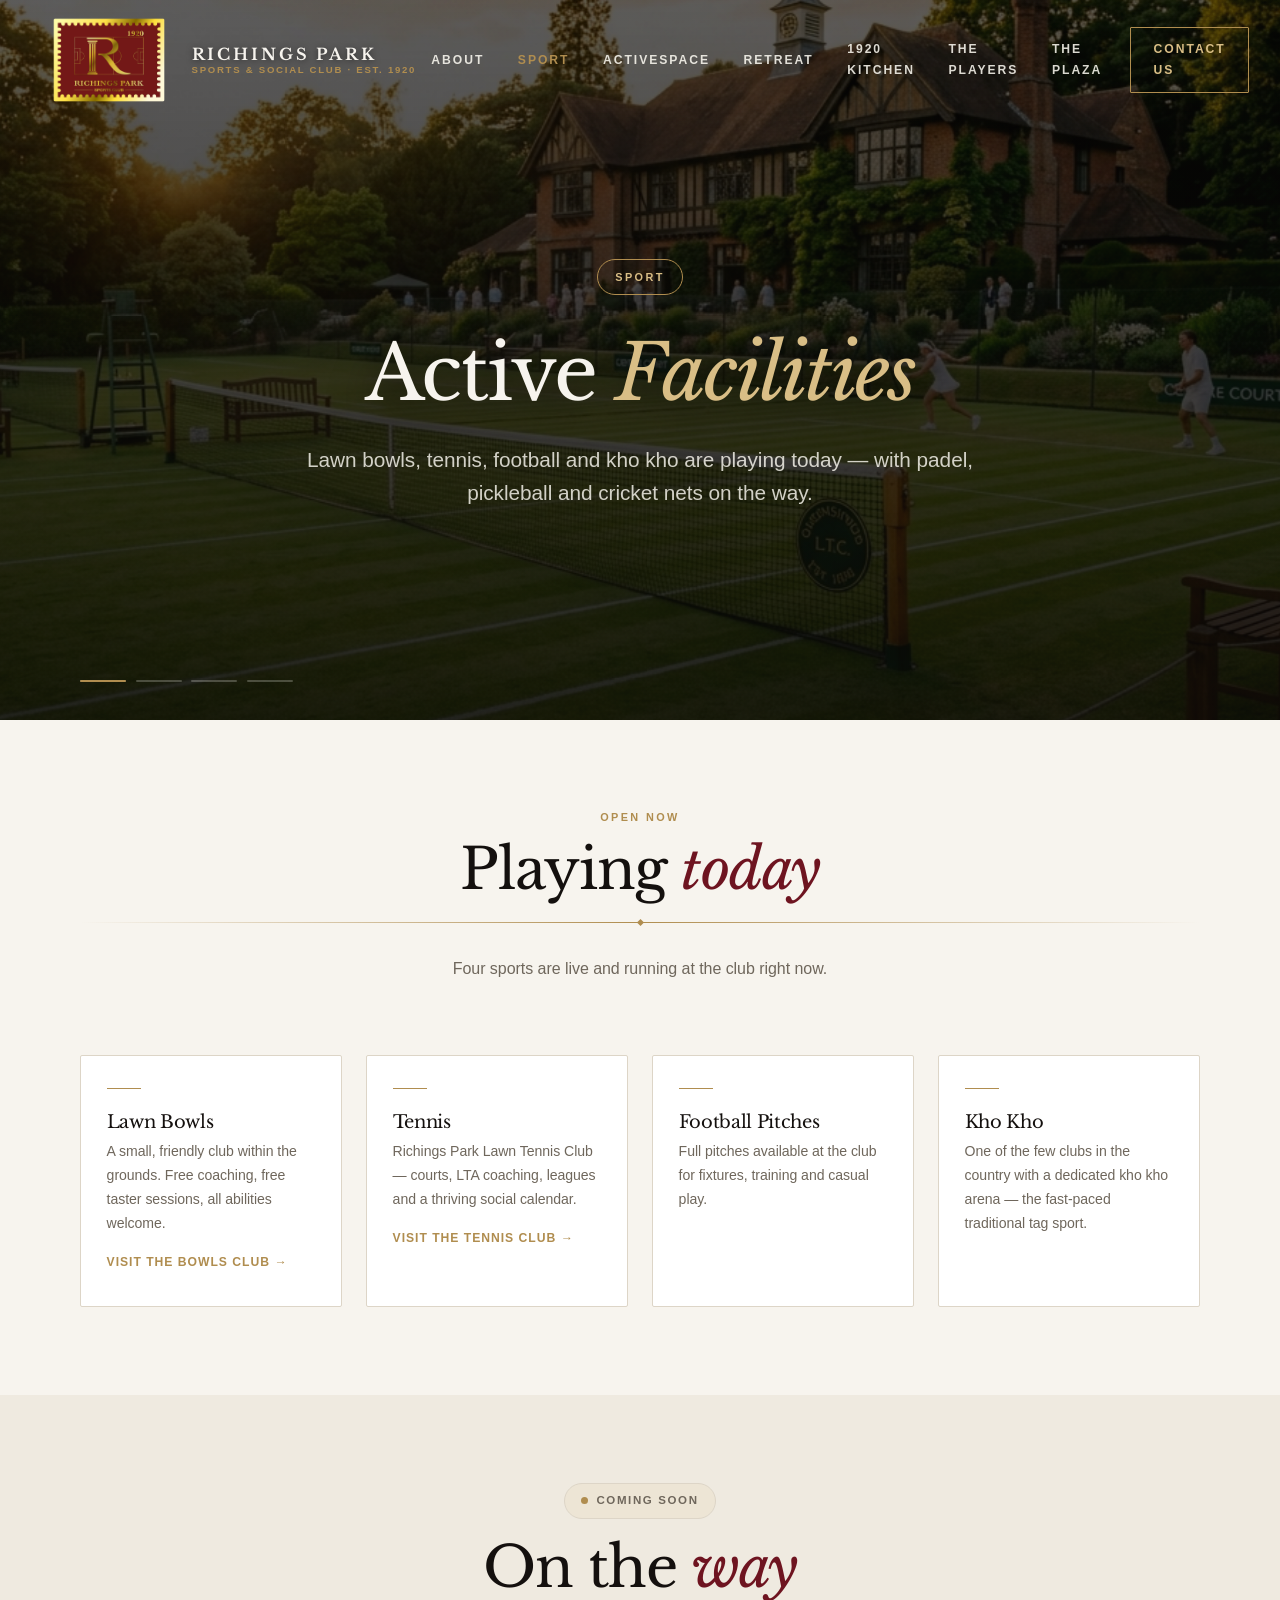
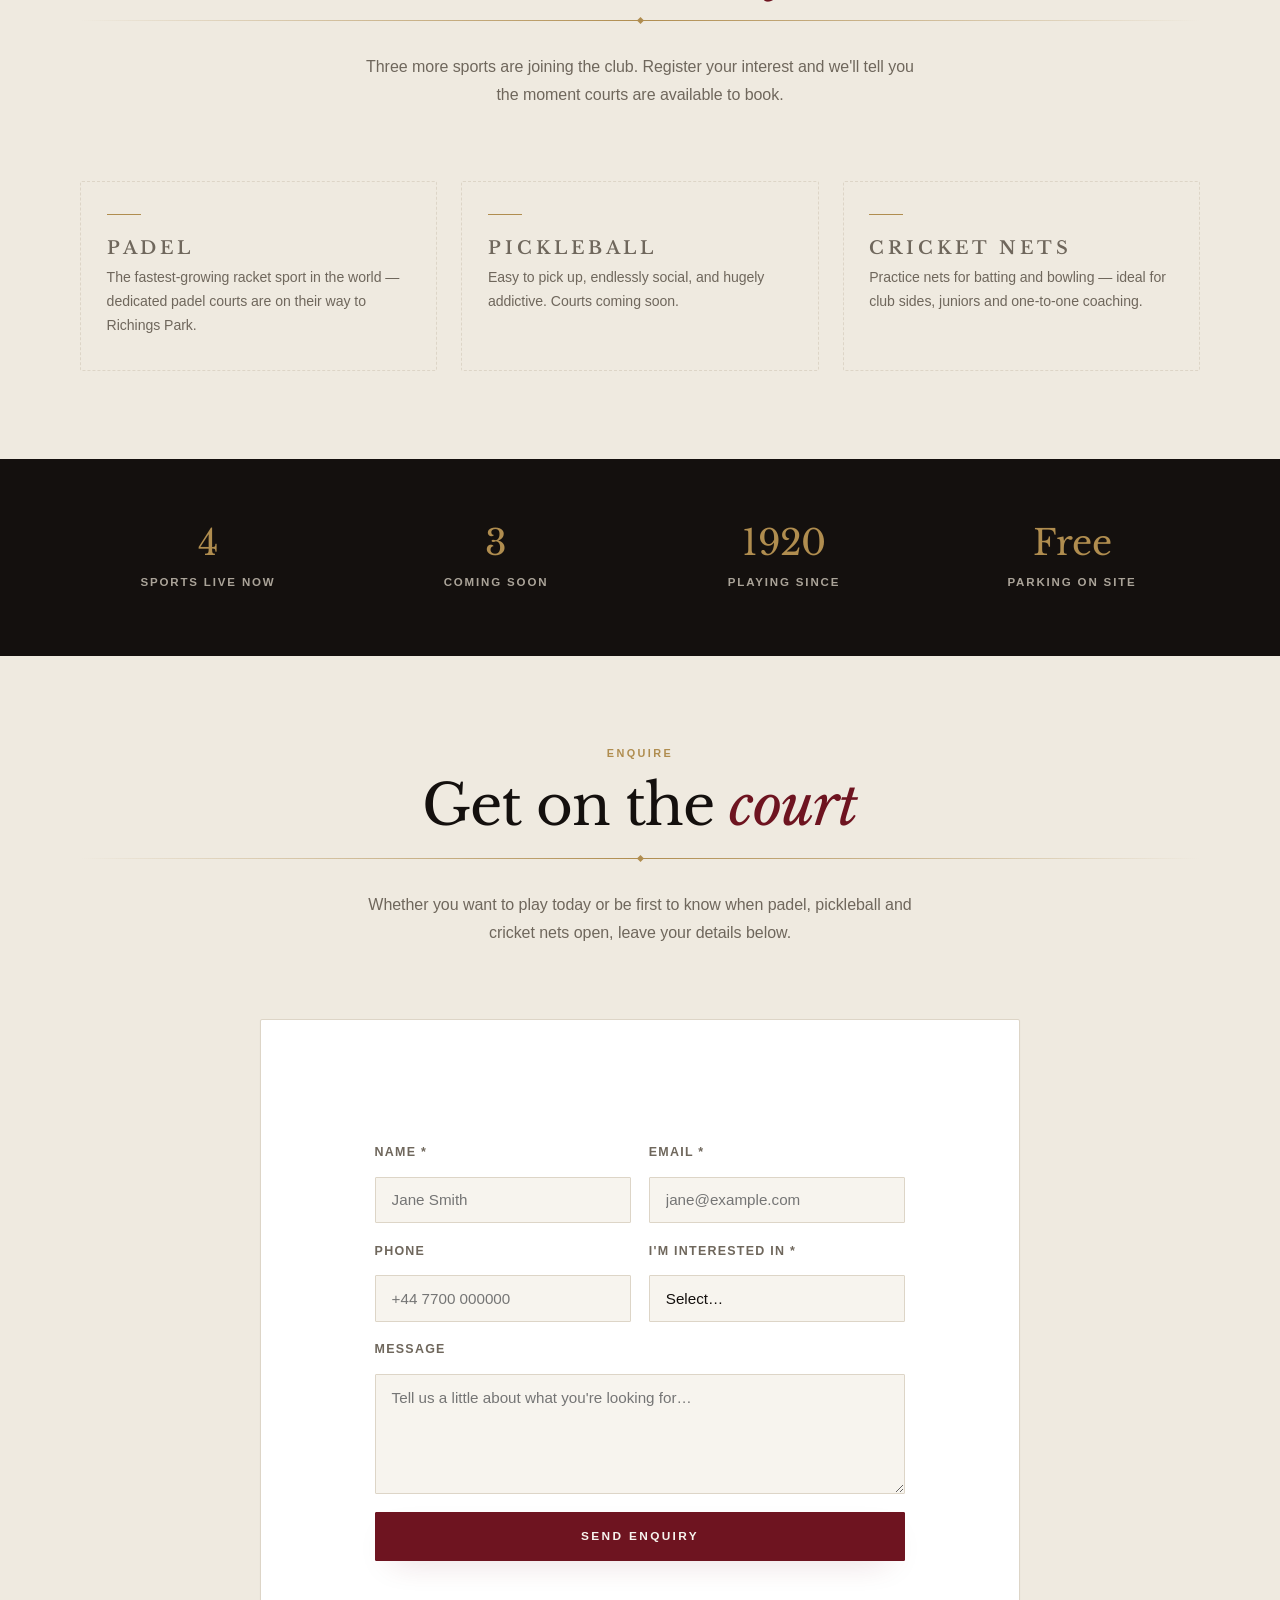
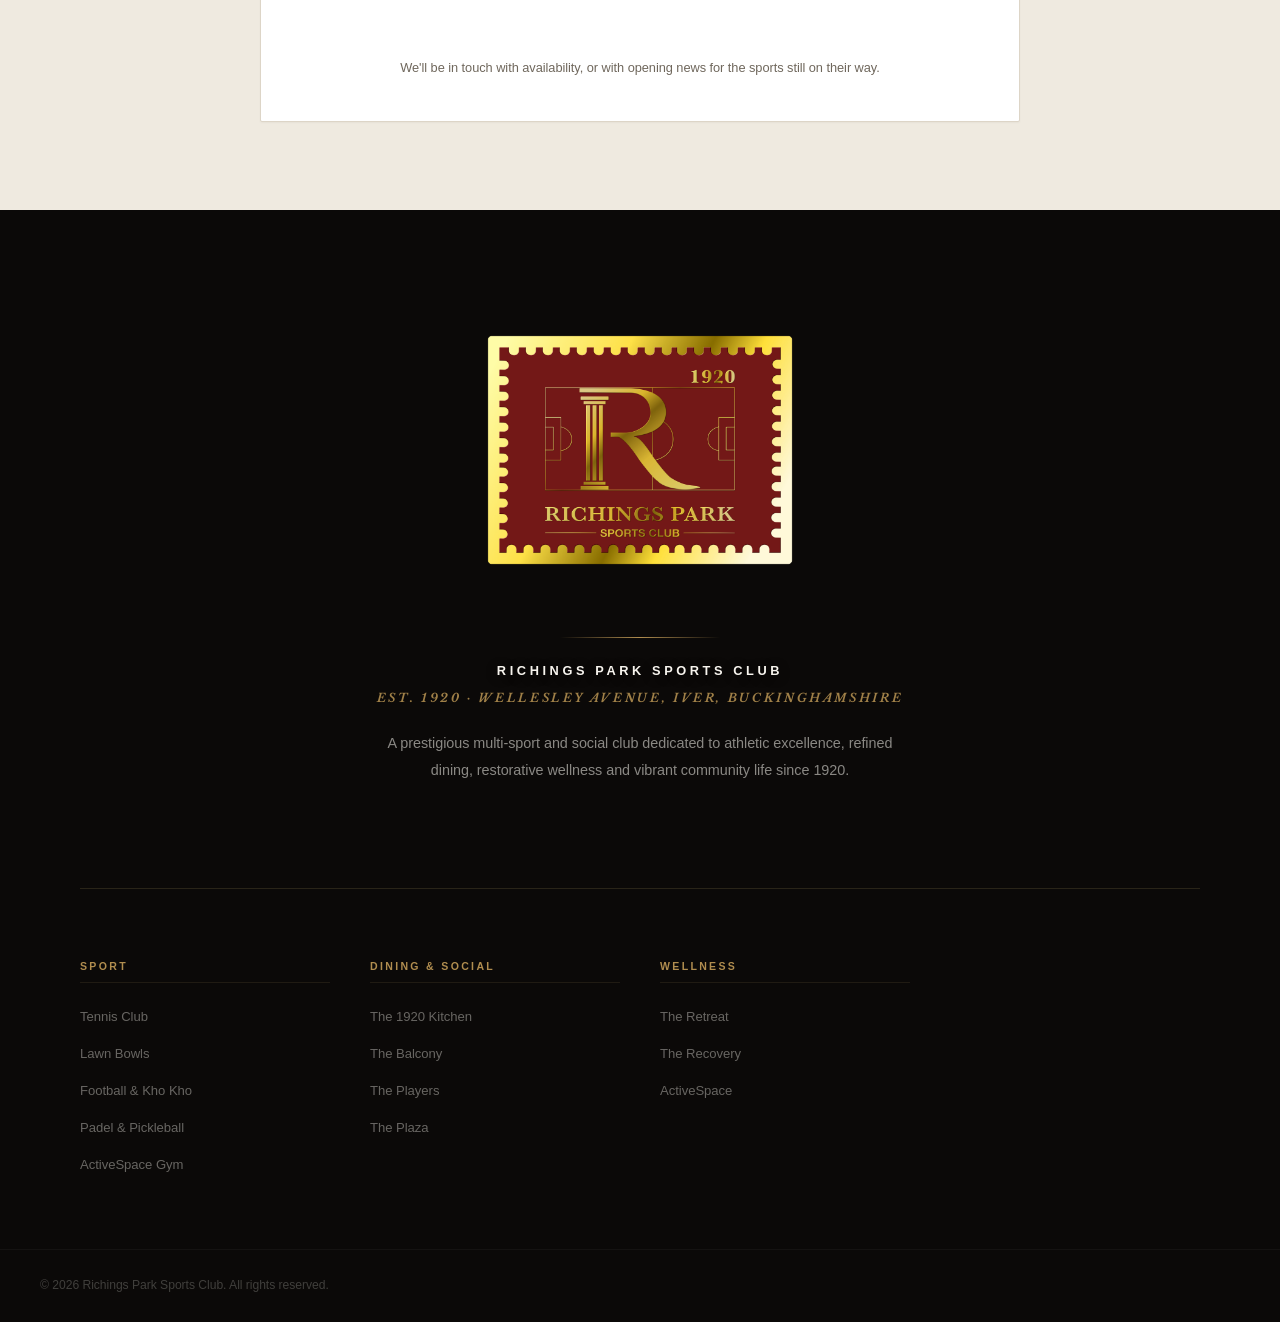
==== commit ecdd188d: "Add crossfading hero slider to homepage and interior pages" ====
--- a/active-facilities.html
+++ b/active-facilities.html
@@ -10,6 +10,7 @@
     <link href="https://fonts.googleapis.com/css2?family=Libre+Baskerville:ital,wght@0,400;0,700;1,400&family=Open+Sans:wght@300;400;600;700&display=swap" rel="stylesheet">
     <link rel="stylesheet" href="style.css?v=16">
     <link rel="stylesheet" href="refine.css?v=1">
+    <link rel="stylesheet" href="hero-slider.css?v=1">
     <style>
         .nav__menu .nav__item--active { color: var(--G); }
 
@@ -96,10 +97,24 @@
 </header>
 
 <main>
-    <section class="tennis-hero">
+    <section class="tennis-hero" data-slider data-dwell="6500">
         <div class="tennis-hero__bg">
-            <img src="images/tennis-hero.png" alt="Sport at Richings Park Sports Club">
+                <div class="hero__slide">
+                    <img src="images/tennis-hero.png" alt="Sport at Richings Park Sports Club" class="hero__bg-img" fetchpriority="high">
+                </div>
+                <div class="hero__slide">
+                    <img src="images/tennis-courts.jpg" alt="The tennis courts" class="hero__bg-img" decoding="async">
+                </div>
+                <div class="hero__slide">
+                    <img src="images/bowls-team.jpg" alt="The bowls club" class="hero__bg-img" decoding="async">
+                </div>
+                <div class="hero__slide">
+                    <img src="images/hero.png" alt="The grounds from the air" class="hero__bg-img" decoding="async">
+                </div>
             <div class="tennis-hero__veil"></div>
+        </div>
+        <div class="hero__slider-ui">
+            <div class="hero__ticks" aria-label="Hero image navigation"></div>
         </div>
         <div class="tennis-hero__content">
             <span class="tennis-hero__badge">Sport</span>
@@ -313,5 +328,6 @@
   document.querySelectorAll('.rv').forEach(function(el){ io.observe(el); });
 }());
 </script>
+<script src="hero-slider.js?v=1"></script>
 </body>
 </html>
--- a/refine.css
+++ b/refine.css
@@ -276,3 +276,84 @@
     transition-duration:.01ms !important;
   }
 }
+
+/* ================================================================
+   MEMBERSHIP — rates by enquiry
+   Serious clubs invite a conversation rather than post a price.
+   The gold rule does the work the number used to.
+   ================================================================ */
+.sub-card .price--enquire{
+  font-family:var(--fB);
+  font-size:.74rem;
+  letter-spacing:.2em;
+  text-transform:uppercase;
+  font-weight:600;
+  color:var(--G);
+  position:relative;
+  padding-top:1.1rem;
+  margin-bottom:.25rem;
+}
+.sub-card .price--enquire::before{
+  content:"";
+  position:absolute;
+  top:0; left:50%;
+  transform:translateX(-50%);
+  width:30px; height:1px;
+  background:var(--G);
+}
+.sub-card--featured .price--enquire{ color:var(--Gl); }
+
+/* ================================================================
+   CONTACT — Getting here
+   Fills the panel beside the taller form with the one thing a
+   first-time visitor actually needs: how to arrive.
+   ================================================================ */
+.getting-here{
+  margin-top:2.6rem;
+  padding-top:1.9rem;
+  border-top:1px solid rgba(176,141,79,.3);
+}
+.getting-here__label{
+  font-family:var(--fB);
+  font-size:.66rem;
+  letter-spacing:.24em;
+  text-transform:uppercase;
+  font-weight:600;
+  color:var(--G);
+  margin-bottom:1.3rem;
+}
+.getting-here__grid{
+  display:grid;
+  grid-template-columns:1fr 1fr;
+  gap:1.5rem 2rem;
+}
+.getting-here__grid strong{
+  display:block;
+  font-family:var(--fB);
+  font-size:.7rem;
+  letter-spacing:.14em;
+  text-transform:uppercase;
+  font-weight:600;
+  color:var(--Gl);
+  margin-bottom:.4rem;
+}
+.getting-here__grid p{
+  font-size:.83rem;
+  line-height:1.65;
+  color:rgba(247,244,238,.72);
+  margin:0;
+}
+.contact__promise{
+  margin-top:2rem;
+  padding-top:1.5rem;
+  border-top:1px solid rgba(176,141,79,.3);
+  font-family:var(--fH);
+  font-style:italic;
+  font-size:.95rem;
+  color:var(--Gl);
+}
+.contact__socials{ margin-top:2rem; }
+
+@media(max-width:640px){
+  .getting-here__grid{ grid-template-columns:1fr; gap:1.2rem; }
+}
--- a/hero-slider.css
+++ b/hero-slider.css
@@ -0,0 +1,232 @@
+/* ================================================================
+   RICHINGS PARK SPORTS CLUB — HERO SLIDER
+   Load AFTER refine.css.
+
+   Reference language: Estelle Manor, Surrenne, Casa Cipriani.
+   Pictures do not slide sideways — they dissolve. A slow crossfade
+   with a drifting camera, a scrim light enough to keep the grounds
+   readable, and hairline rules that fill as each frame plays out.
+   ================================================================ */
+
+/* ── Stage ───────────────────────────────────────────────────── */
+.hero__bg{
+  position:absolute;
+  inset:0;
+  overflow:hidden;
+  background:var(--Vd,#0B0908);
+}
+
+.hero__slide{
+  position:absolute;
+  inset:0;
+  opacity:0;
+  transition:opacity 1600ms cubic-bezier(.4,0,.2,1);
+  will-change:opacity;
+}
+.hero__slide.is-active,
+.hero__slide.is-leaving{opacity:1}
+.hero__slide.is-leaving{opacity:0}
+
+.hero__slide .hero__bg-img{
+  width:100%;
+  height:100%;
+  object-fit:cover;
+  transform:scale(1.06);
+  will-change:transform;
+}
+
+/* The camera drift. Odd frames push in, even frames pull back, so
+   two consecutive images never move the same way.                */
+.hero__slide.is-active .hero__bg-img,
+.hero__slide.is-leaving .hero__bg-img{
+  animation:heroDriftIn 8200ms linear both;
+}
+.hero__slide:nth-child(even).is-active .hero__bg-img,
+.hero__slide:nth-child(even).is-leaving .hero__bg-img{
+  animation-name:heroDriftOut;
+}
+
+@keyframes heroDriftIn{
+  from{transform:scale(1.02) translate3d(-.9%,-.5%,0)}
+  to  {transform:scale(1.14) translate3d( .8%, .4%,0)}
+}
+@keyframes heroDriftOut{
+  from{transform:scale(1.14) translate3d( 1.1%, .5%,0)}
+  to  {transform:scale(1.02) translate3d(-.7%,-.4%,0)}
+}
+
+.hero--paused .hero__slide .hero__bg-img{animation-play-state:paused}
+
+/* ── Scrim ───────────────────────────────────────────────────── */
+/* The old wash sat at 90% claret and buried the photography. This
+   keeps the house tint but lets the grounds through.             */
+.hero__bg-overlay{
+  position:absolute;
+  inset:0;
+  background:
+    radial-gradient(120% 80% at 50% 42%, rgba(11,9,8,.52) 0%, rgba(11,9,8,.10) 62%, rgba(11,9,8,0) 100%),
+    linear-gradient(180deg, rgba(11,9,8,.58) 0%, rgba(11,9,8,.06) 30%, rgba(11,9,8,.22) 60%, rgba(11,9,8,.88) 100%),
+    linear-gradient(0deg, rgba(74,13,22,.26), rgba(74,13,22,.26));
+}
+
+/* ── Frame controls ──────────────────────────────────────────── */
+.hero__slider-ui{
+  position:absolute;
+  left:0;
+  right:0;
+  bottom:calc(var(--ribbon-h, 96px) + 1.9rem);
+  z-index:3;
+  display:flex;
+  align-items:center;
+  justify-content:space-between;
+  gap:1.5rem;
+  max-width:1200px;
+  margin:0 auto;
+  padding:0 2.5rem;
+  pointer-events:none;
+}
+.hero__slider-ui > *{pointer-events:auto}
+
+.hero__caption{
+  display:flex;
+  align-items:center;
+  gap:.85rem;
+  font-family:var(--fB);
+  font-size:.63rem;
+  font-weight:600;
+  letter-spacing:.3em;
+  text-transform:uppercase;
+  color:rgba(247,244,238,.74);
+  text-shadow:0 1px 10px rgba(0,0,0,.55);
+  margin:0;
+}
+.hero__caption::before{
+  content:'';
+  width:26px;
+  height:1px;
+  background:var(--G,#B08D4F);
+  flex:none;
+}
+.hero__caption-text{
+  display:inline-block;
+  animation:captionRise 900ms var(--ease,cubic-bezier(.25,.8,.25,1)) both;
+}
+@keyframes captionRise{
+  from{opacity:0;transform:translateY(6px)}
+  to  {opacity:1;transform:none}
+}
+
+.hero__ticks{display:flex;align-items:center;gap:.6rem}
+
+.hero__tick{
+  position:relative;
+  width:46px;
+  height:2px;
+  padding:0;
+  border:0;
+  border-radius:1px;
+  background:rgba(247,244,238,.24);
+  cursor:pointer;
+  overflow:visible;
+  transition:background .3s var(--ease,ease);
+}
+.hero__tick::after{           /* generous hit area, invisible */
+  content:'';
+  position:absolute;
+  inset:-14px -4px;
+}
+.hero__tick:hover{background:rgba(247,244,238,.45)}
+.hero__tick:focus-visible{
+  outline:1px solid var(--G,#B08D4F);
+  outline-offset:6px;
+}
+
+.hero__tick-fill{
+  position:absolute;
+  inset:0;
+  border-radius:1px;
+  background:var(--G,#B08D4F);
+  transform:scaleX(0);
+  transform-origin:left center;
+}
+.hero__tick.is-active .hero__tick-fill{
+  animation:tickFill 6500ms linear forwards;
+}
+.hero--paused .hero__tick.is-active .hero__tick-fill{animation-play-state:paused}
+@keyframes tickFill{
+  from{transform:scaleX(0)}
+  to  {transform:scaleX(1)}
+}
+
+/* ── Legibility over brighter frames ─────────────────────────── */
+.hero__h1{text-shadow:0 2px 30px rgba(11,9,8,.45)}
+.hero__lead{text-shadow:0 1px 16px rgba(11,9,8,.5)}
+.hero__kicker{text-shadow:0 1px 12px rgba(11,9,8,.5)}
+
+/* ── Responsive ──────────────────────────────────────────────── */
+@media (max-width:900px){
+  .hero__slider-ui{padding:0 1.6rem;bottom:calc(var(--ribbon-h, 150px) + 1.4rem)}
+  .hero__tick{width:34px}
+}
+@media (max-width:560px){
+  .hero__caption{display:none}
+  .hero__slider-ui{justify-content:center}
+}
+
+/* ── Interior page heroes ────────────────────────────────────── */
+/* tennis.html, bowls.html, recovery.html, active-facilities.html
+   and activespace.html reuse the same stage. They keep their own
+   veil and colour grade; only the drift and the fade come from
+   here. No caption — every frame is the same venue, so naming
+   each one would be decoration rather than information.          */
+.tennis-hero .hero__slider-ui,
+.as-hero .hero__slider-ui{
+  bottom:2.4rem;
+  z-index:3;
+}
+
+/* The old single-image slowZoom must not run on stacked frames. */
+.tennis-hero__bg .hero__slide .hero__bg-img,
+.as-hero__bg .hero__slide .hero__bg-img{
+  animation:none;
+  transform:scale(1.06);
+}
+.tennis-hero__bg .hero__slide.is-active .hero__bg-img,
+.tennis-hero__bg .hero__slide.is-leaving .hero__bg-img,
+.as-hero__bg .hero__slide.is-active .hero__bg-img,
+.as-hero__bg .hero__slide.is-leaving .hero__bg-img{
+  animation:heroDriftIn 8200ms linear both;
+}
+.tennis-hero__bg .hero__slide:nth-child(even).is-active .hero__bg-img,
+.tennis-hero__bg .hero__slide:nth-child(even).is-leaving .hero__bg-img,
+.as-hero__bg .hero__slide:nth-child(even).is-active .hero__bg-img,
+.as-hero__bg .hero__slide:nth-child(even).is-leaving .hero__bg-img{
+  animation-name:heroDriftOut;
+}
+
+@media (prefers-reduced-motion:reduce){
+  .tennis-hero__bg .hero__slide .hero__bg-img,
+  .tennis-hero__bg .hero__slide.is-active .hero__bg-img,
+  .tennis-hero__bg .hero__slide.is-leaving .hero__bg-img,
+  .as-hero__bg .hero__slide .hero__bg-img,
+  .as-hero__bg .hero__slide.is-active .hero__bg-img,
+  .as-hero__bg .hero__slide.is-leaving .hero__bg-img{
+    animation:none;
+    transform:scale(1.02);
+  }
+}
+
+/* ── Reduced motion ──────────────────────────────────────────── */
+/* No camera drift, no autoplay clock. The frames still change on
+   request; they just stop moving on their own.                   */
+@media (prefers-reduced-motion:reduce){
+  .hero__slide{transition-duration:250ms}
+  .hero__slide .hero__bg-img,
+  .hero__slide.is-active .hero__bg-img,
+  .hero__slide.is-leaving .hero__bg-img{
+    animation:none;
+    transform:scale(1.02);
+  }
+  .hero__tick.is-active .hero__tick-fill{animation:none;transform:scaleX(1)}
+  .hero__caption-text{animation:none}
+}
